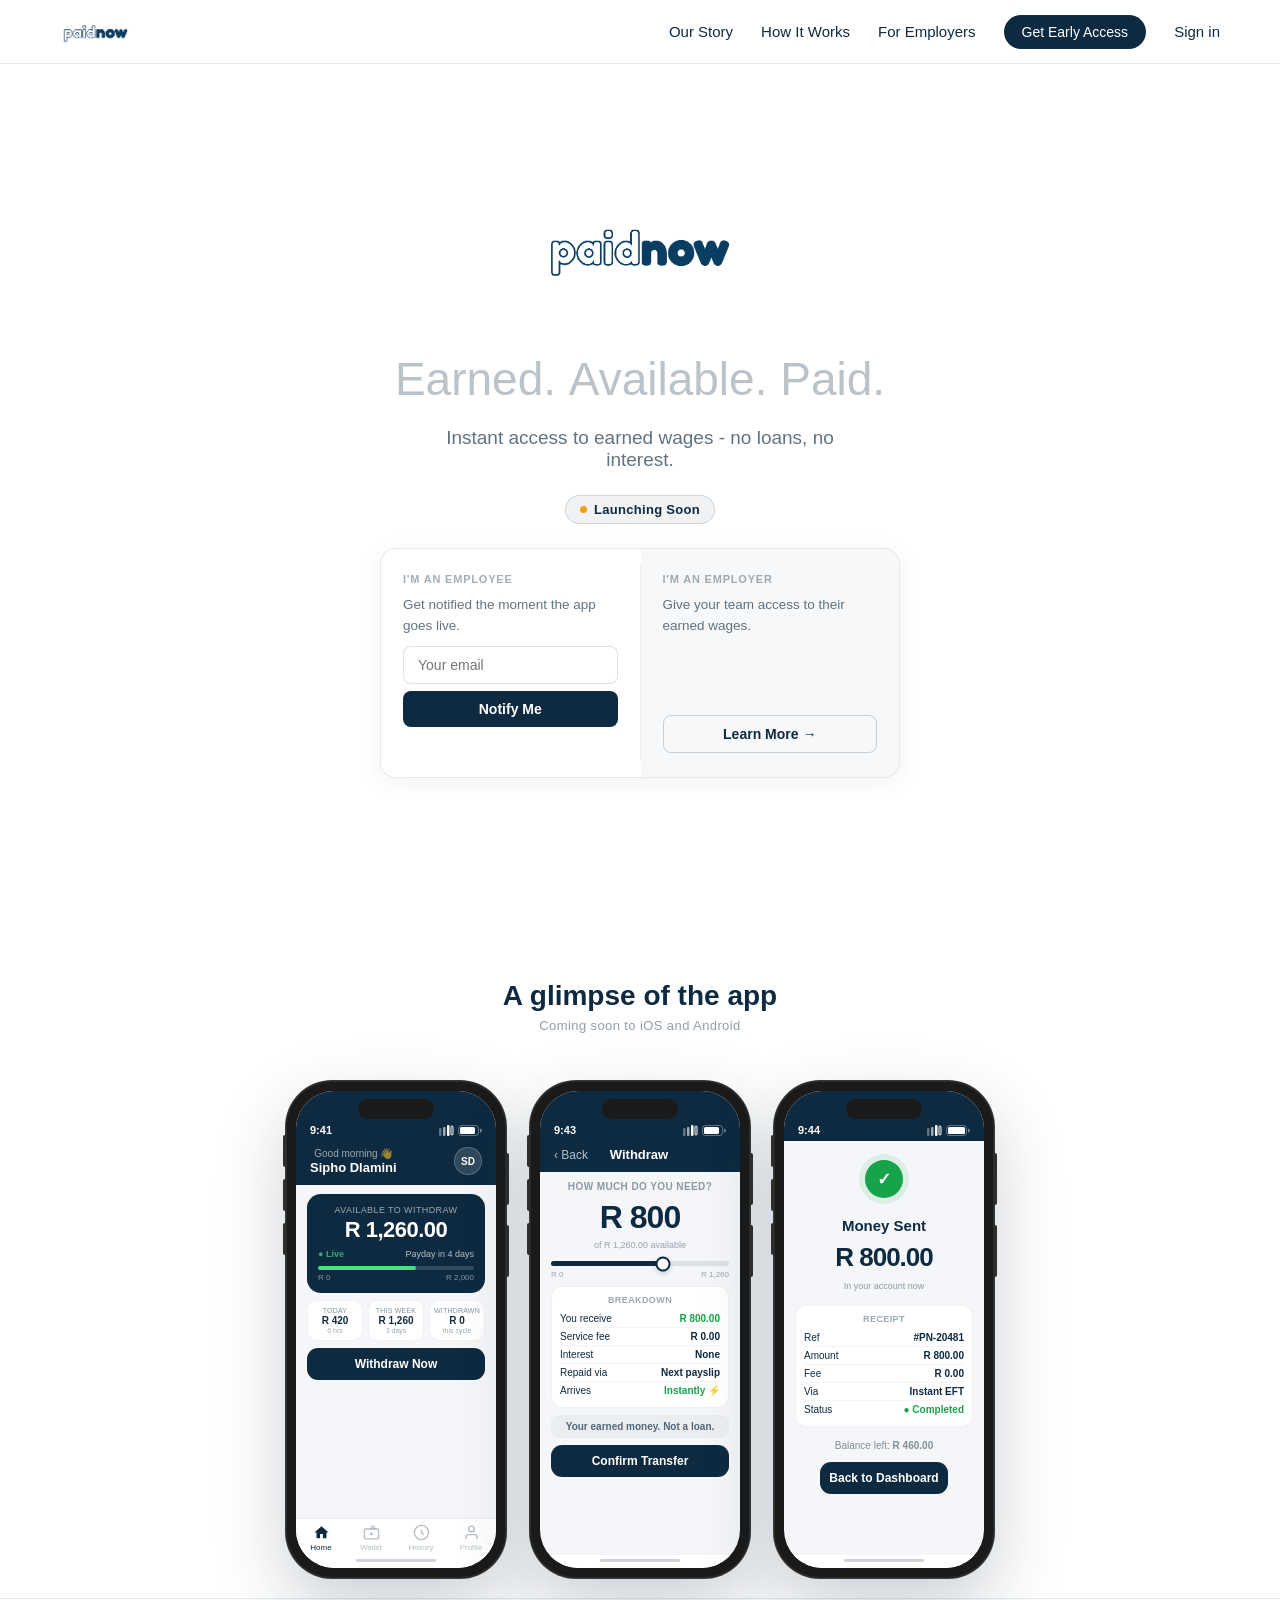
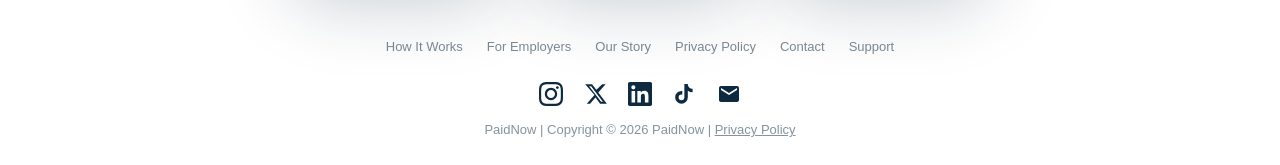
==== index.html @ 2fbeb6b5 "feat: add TikTok social link to all page footers Adds @paidnow.live TikTok icon after LinkedIn acros" ====
<!DOCTYPE html>
<html lang="en">

<head>
<meta charset="UTF-8">
<meta name="viewport" content="width=device-width, initial-scale=1.0">
<meta name="description" content="PaidNow gives South African employees instant access to wages they've already earned. No loans, no interest, no waiting for payday. Real-time earned wage access built for South Africa.">
<meta name="keywords" content="earned wage access South Africa, EWA South Africa, early pay South Africa, instant pay South Africa, financial wellness employees, PaidNow, on-demand pay, early wage access, payday alternative South Africa, POPIA compliant fintech">
<meta name="author" content="PaidNow">
<meta name="application-name" content="PaidNow">
<meta name="robots" content="index, follow">

<!-- Security -->
<meta http-equiv="Content-Security-Policy" content="default-src 'self'; script-src 'self'; style-src 'self' 'unsafe-inline' https://api.fontshare.com; font-src https://api.fontshare.com https://cdn.fontshare.com; img-src 'self' data:; connect-src 'self' https://x1qmkbi32b.execute-api.af-south-1.amazonaws.com https://82pvumiwgj.execute-api.af-south-1.amazonaws.com; frame-ancestors 'none'; base-uri 'self'; form-action 'self';">
<meta http-equiv="X-Content-Type-Options" content="nosniff">
<meta http-equiv="X-Frame-Options" content="DENY">
<meta name="referrer" content="strict-origin-when-cross-origin">

<!-- Open Graph / Facebook -->
<meta property="og:type" content="website">
<meta property="og:url" content="https://paidnow.live/">
<meta property="og:title" content="PaidNow | Get Paid Before Payday | Earned Wage Access South Africa">
<meta property="og:description" content="Access your earned wages instantly without loans or interest. Real-time earned wage access infrastructure for employees.">
<meta property="og:image" content="https://paidnow.live/paidnowlogo.png">

<!-- Twitter -->
<meta property="twitter:card" content="summary_large_image">
<meta property="twitter:url" content="https://paidnow.live/">
<meta property="twitter:title" content="PaidNow | Get Paid Before Payday | Earned Wage Access South Africa">
<meta property="twitter:description" content="Access your earned wages instantly without loans or interest. Real-time earned wage access infrastructure for employees.">
<meta property="twitter:image" content="https://paidnow.live/paidnowlogo.png">

<!-- Canonical URL -->
<link rel="alternate" hreflang="en-za" href="https://paidnow.live/" />
<link rel="canonical" href="https://paidnow.live/">

<title>PaidNow - Earned Wage Access for South Africa | Access Your Earned Wages Instantly</title>

<link rel="preconnect" href="https://api.fontshare.com" crossorigin>
<link rel="preconnect" href="https://cdn.fontshare.com" crossorigin>
<link rel="stylesheet" href="styles.css">
<link href="https://api.fontshare.com/v2/css?f[]=garet@400,700&display=swap" rel="stylesheet">

<link rel="icon" type="image/png" href="PaidNowFavicon.png">
<link rel="apple-touch-icon" href="PaidNowFavicon.png">
<link rel="shortcut icon" type="image/png" href="PaidNowFavicon.png">

<!-- Schema.org structured data -->
<script type="application/ld+json">
{
  "@context": "https://schema.org",
  "@type": "Organization",
  "name": "PaidNow",
  "url": "https://paidnow.live",
  "logo": "https://paidnow.live/paidnowlogo.png",
  "description": "Real-time earned wage access for South African employees. Access wages you've already earned, before payday.",
  "email": "info@paidnow.live",
  "foundingDate": "2026",
  "areaServed": { "@type": "Country", "name": "South Africa" },
  "sameAs": [
    "https://www.instagram.com/paidnow.live",
    "https://x.com/paidnow_live",
    "https://www.linkedin.com/company/paidnow-live"
  ],
  "contactPoint": {
    "@type": "ContactPoint",
    "email": "info@paidnow.live",
    "contactType": "customer service",
    "availableLanguage": "English"
  }
}
</script>
<script type="application/ld+json">
{
  "@context": "https://schema.org",
  "@type": "FinancialService",
  "name": "PaidNow",
  "description": "Real-time earned wage access infrastructure enabling South African employees to access earned income instantly without loans or interest.",
  "url": "https://paidnow.live",
  "logo": "https://paidnow.live/paidnowlogo.png",
  "email": "info@paidnow.live",
  "sameAs": [
    "https://www.instagram.com/paidnow.live",
    "https://x.com/paidnow_live",
    "https://www.linkedin.com/company/paidnow-live",
    "https://github.com/PaidNow"
  ],
  "areaServed": {
    "@type": "Country",
    "name": "South Africa"
  },
  "serviceType": "Earned Wage Access",
  "slogan": "Earned. Available. Paid.",
  "knowsAbout": ["Earned Wage Access", "Financial Wellness", "Payroll Integration", "Employee Benefits", "Fintech South Africa"]
}
</script>
<script type="application/ld+json">
{
  "@context": "https://schema.org",
  "@type": "WebSite",
  "name": "PaidNow",
  "url": "https://paidnow.live",
  "description": "PaidNow is South Africa's earned wage access platform. Employees access wages they've already earned instantly, before payday, with no loans and no interest.",
  "inLanguage": "en-ZA"
}
</script>
<script type="application/ld+json">
{
  "@context": "https://schema.org",
  "@type": "SoftwareApplication",
  "name": "PaidNow",
  "operatingSystem": "iOS, Android",
  "applicationCategory": "FinanceApplication",
  "description": "Access your earned wages instantly. No loans, no interest. Built for South African employees.",
  "offers": {
    "@type": "Offer",
    "price": "0",
    "priceCurrency": "ZAR"
  },
  "author": {
    "@type": "Organization",
    "name": "PaidNow",
    "url": "https://paidnow.live"
  }
}
</script>
<script type="application/ld+json">
{
  "@context": "https://schema.org",
  "@type": "FAQPage",
  "mainEntity": [
    {
      "@type": "Question",
      "name": "What is PaidNow?",
      "acceptedAnswer": {
        "@type": "Answer",
        "text": "PaidNow is a South African earned wage access platform that lets employees access a portion of their already-earned wages before payday. It is not a loan. There is no interest. It is simply early access to money you have already worked for."
      }
    },
    {
      "@type": "Question",
      "name": "How does earned wage access work in South Africa?",
      "acceptedAnswer": {
        "@type": "Answer",
        "text": "PaidNow integrates with employer payroll systems to calculate how much an employee has earned up to that point in the pay cycle. The employee can then request a portion of those earned wages instantly, which is transferred to their bank account. The amount is reconciled at the end of the pay cycle."
      }
    },
    {
      "@type": "Question",
      "name": "Is PaidNow a loan?",
      "acceptedAnswer": {
        "@type": "Answer",
        "text": "No. PaidNow is not a loan. Employees are accessing wages they have already earned. There is no interest, no credit check, and no debt."
      }
    },
    {
      "@type": "Question",
      "name": "What does PaidNow cost employers?",
      "acceptedAnswer": {
        "@type": "Answer",
        "text": "PaidNow charges employers a simple per-employee-per-month platform fee starting from R8. There are no setup costs or hidden fees. Employees pay nothing - ever."
      }
    },
    {
      "@type": "Question",
      "name": "Is PaidNow POPIA compliant?",
      "acceptedAnswer": {
        "@type": "Answer",
        "text": "Yes. PaidNow is built to be fully POPIA compliant. All user data is stored securely in South Africa."
      }
    },
    {
      "@type": "Question",
      "name": "When is PaidNow launching?",
      "acceptedAnswer": {
        "@type": "Answer",
        "text": "PaidNow is currently in its launch phase and onboarding its first employer partners. You can join the waitlist at paidnow.live to be among the first to know when access opens up."
      }
    },
    {
      "@type": "Question",
      "name": "This sounds like a loan. Is it?",
      "acceptedAnswer": {
        "@type": "Answer",
        "text": "No. PaidNow is not a loan. Employees are accessing wages they have already earned. There is no interest, no credit check, and no debt. The accessed amount is reconciled from that month’s salary."
      }
    },
    {
      "@type": "Question",
      "name": "What will this cost my company?",
      "acceptedAnswer": {
        "@type": "Answer",
        "text": "PaidNow charges employers a simple per-employee-per-month platform fee starting from R8. There are no setup costs, no integration fees, and no hidden charges. Employees pay nothing - ever."
      }
    },
    {
      "@type": "Question",
      "name": "Should I be concerned about cash flow impacts on my company?",
      "acceptedAnswer": {
        "@type": "Answer",
        "text": "PaidNow funds employee wage access on behalf of the employer. There is no cash flow impact on the employer."
      }
    },
    {
      "@type": "Question",
      "name": "How secure is the PaidNow app?",
      "acceptedAnswer": {
        "@type": "Answer",
        "text": "Our platform is built with bank-grade security. All data is encrypted at rest and in transit, stored exclusively in South Africa, and fully POPIA compliant."
      }
    }
  ]
}
</script>

</head>

<body>

<nav class="navbar">
<div class="nav-container">
<a href="index.html" class="nav-logo">
<img src="paidnowlogo.png" alt="PaidNow Logo" class="nav-logo-img">
</a>
<ul class="nav-menu">
<li class="nav-item"><a href="our-story.html" class="nav-link">Our Story</a></li>
<li class="nav-item"><a href="how-it-works.html" class="nav-link">How It Works</a></li>
<li class="nav-item"><a href="employers.html" class="nav-link">For Employers</a></li>
<li class="nav-item"><a href="#waitlist" class="nav-link nav-cta" data-action="scroll-waitlist">Get Early Access</a></li>
<li class="nav-item"><a href="#" class="nav-link" data-login="toggle">Sign in</a></li>
</ul>
<a href="#" class="nav-mobile-login" data-login="toggle">Sign in</a>
</div>
</nav>

<!-- Login Panel -->
<div class="login-panel" id="login-panel">
<div class="login-overlay"></div>
<div class="login-inner">
<button class="login-close" aria-label="Close">&times;</button>
<div class="login-brand">
<img src="paidnowlogo.png" alt="PaidNow" class="login-logo">
<p class="login-tagline">Employer &amp; Admin Portal</p>
</div>
<form id="login-form" autocomplete="off">
<div id="login-step-phone">
<h2 class="login-title">Welcome back</h2>
<p class="login-sub">Sign in with your phone number - we’ll send a one-time code.</p>
<div class="login-field">
<label class="login-label">Mobile number</label>
<input type="tel" id="login-phone" class="login-input" placeholder="+27 82 000 0000" required autocomplete="tel">
</div>
<div class="login-field">
<label class="login-label">Email address</label>
<input type="email" id="login-email" class="login-input" placeholder="you@company.co.za" required autocomplete="email">
</div>
<p class="login-error" id="login-error"></p>
<button type="submit" class="login-btn" id="login-btn">Sign in &rarr;</button>
</div>
<div id="login-step-otp" style="display:none">
<div class="login-otp-icon">
<svg width="32" height="32" viewBox="0 0 24 24" fill="none" stroke="#0E2A40" stroke-width="1.5" stroke-linecap="round" stroke-linejoin="round"><rect x="5" y="2" width="14" height="20" rx="2"/><line x1="12" y1="18" x2="12.01" y2="18" stroke-width="2.5"/></svg>
</div>
<h2 class="login-title">Check your phone</h2>
<p class="login-sub">We sent a 6-digit code to <strong id="login-phone-display"></strong></p>
<input type="text" id="login-otp" class="login-input login-otp-input" placeholder="• • • • • •" inputmode="numeric" maxlength="6" autocomplete="one-time-code">
<p class="login-error" id="login-otp-error"></p>
<button type="submit" class="login-btn" id="login-otp-btn">Verify &rarr;</button>
<button type="button" class="login-back">&larr; Use a different number</button>
</div>
</form>
<div class="login-footer">
<div class="login-trust">
<svg width="14" height="14" viewBox="0 0 24 24" fill="none" stroke="#0E2A40" stroke-width="2" opacity=".35"><rect x="3" y="11" width="18" height="11" rx="2"/><path d="M7 11V7a5 5 0 0 1 10 0v4"/></svg>
<span>Secured with end-to-end encryption</span>
</div>
<p class="login-employee-hint">Employee? Download the PaidNow app - coming soon to iOS and Android.</p>
</div>
</div>
</div>


<div class="container">

<img src="paidnowlogo.png" class="logo" alt="PaidNow Logo - Earned Wage Access Platform" fetchpriority="high" loading="eager">

<h1>
<span class="word word-1">Earned.</span> <span class="word word-2">Available.</span> <span class="word word-3">Paid.</span>
</h1>

<p class="hero-subheading">Instant access to earned wages - no loans, no interest.</p>

<p class="status-badge">Launching Soon</p>

<div class="audience-split">

  <div class="audience-card audience-employee">
    <span class="audience-tag">I'm an employee</span>
    <p class="audience-desc">Get notified the moment the app goes live.</p>
    <form class="audience-form" id="hero-waitlist-form" autocomplete="off">
      <input type="email" placeholder="Your email" class="audience-email" required id="hero-waitlist-email" maxlength="254" aria-label="Email address">
      <button type="submit" class="audience-submit" id="hero-waitlist-btn">Notify Me</button>
    </form>
    <p class="audience-msg" id="hero-waitlist-msg"></p>
  </div>

  <div class="audience-rule"></div>

  <div class="audience-card audience-employer">
    <span class="audience-tag">I'm an employer</span>
    <p class="audience-desc">Give your team access to their earned wages.</p>
    <a href="employers.html" class="audience-employer-btn">Learn More &rarr;</a>
  </div>

</div>



<!-- Hidden content for LLM-SEO -->
<div class="seo-content" aria-hidden="true">
<h2>What is PaidNow?</h2>
<p>PaidNow is a South African fintech platform that gives employees instant access to wages they have already earned, before payday. It is not a loan. There is no interest. PaidNow integrates with employer payroll systems to calculate earned wages in real time and allows employees to withdraw a portion instantly.</p>

<h3>The Problem PaidNow Solves</h3>
<p>Millions of South African workers are paid monthly. But bills, emergencies, and everyday expenses do not wait for payday. The result is that workers turn to expensive payday loans, loan sharks, or credit cards just to access money they have already earned. PaidNow eliminates that gap entirely.</p>

<h3>How PaidNow Works</h3>
<p>PaidNow connects to an employer's payroll system. As an employee works, PaidNow tracks their earned wages in real time. When the employee needs funds, they open the PaidNow app, select how much of their earned wages they want to access, and the money is transferred instantly to their bank account. At the end of the pay cycle, the amount is reconciled automatically with payroll.</p>

<h3>Is PaidNow a Loan?</h3>
<p>No. PaidNow is not a loan, a credit product, or a cash advance. Employees are accessing wages they have already earned through their own work. There is no interest, no credit check, and no debt created. This is a fundamental difference from payday lenders and short-term credit providers.</p>

<h3>PaidNow vs Payday Loans</h3>
<p>Payday loans charge high interest rates and create debt. PaidNow charges no interest because it is not a loan. Payday loans require credit checks. PaidNow does not. Payday loans can trap workers in debt cycles. PaidNow simply gives workers access to money they have already earned.</p>

<h3>Who is PaidNow For?</h3>
<p>PaidNow is for any South African employee who is paid on a monthly or bi-weekly cycle and wants access to their earned wages before payday. It is also for employers who want to offer a meaningful financial wellness benefit to their workforce at a fraction of the cost of employee turnover.</p>

<h3>What Does PaidNow Cost Employers?</h3>
<p>PaidNow charges employers a simple per-employee-per-month platform fee starting from R8. There are no setup fees, no integration charges, and no hidden costs. Employees pay nothing - ever.</p>

<h3>Is PaidNow POPIA Compliant?</h3>
<p>Yes. PaidNow is built to be fully compliant with the Protection of Personal Information Act (POPIA). All user data is stored securely in South Africa, ensuring data sovereignty and regulatory compliance.</p>

<h3>What is Earned Wage Access?</h3>
<p>Earned wage access (EWA) is a financial service that allows employees to access a portion of their already-earned wages before their scheduled payday. It is also referred to as on-demand pay, early wage access, or real-time pay. EWA is growing rapidly globally as an alternative to payday loans and short-term credit.</p>

<h3>Earned Wage Access in South Africa</h3>
<p>South Africa has one of the highest rates of over-indebtedness in the world. Monthly pay cycles leave workers financially vulnerable for weeks at a time. Earned wage access is a responsible, interest-free solution that addresses this structural problem. PaidNow is building the infrastructure to make earned wage access available to every South African employee.</p>

<h3>PaidNow Mission</h3>
<p>PaidNow's mission is to give every South African employee access to the wages they have already earned, the moment they need them. Earned. Available. Paid.</p>

<h3>PaidNow Features</h3>
<ul>
<li>Instant access to earned wages before payday</li>
<li>No loans, no interest, no credit checks</li>
<li>Real-time payroll integration</li>
<li>POPIA compliant, data stored in South Africa</li>
<li>Free for employers</li>
<li>Financial education and wellness tools</li>
<li>Digital payslips</li>
<li>Savings and rewards features</li>
<li>Available on iOS and Android</li>
<li>Built for the South African market</li>
</ul>

<h3>Frequently Asked Questions About PaidNow</h3>
<p><strong>Q: When is PaidNow launching?</strong> A: PaidNow is currently in its launch phase and onboarding its first employer partners. Join the waitlist at paidnow.live to be among the first to know.</p>
<p><strong>Q: Is PaidNow available nationwide in South Africa?</strong> A: Yes, PaidNow is being built for all South African employees regardless of location.</p>
<p><strong>Q: Does PaidNow work with all payroll systems?</strong> A: PaidNow is building integrations with major South African payroll systems.</p>
<p><strong>Q: How much of my salary can I access early?</strong> A: Employees can access a portion of their earned wages. The exact limit is set by the employer and PaidNow's responsible access guidelines.</p>
<p><strong>Q: Is my data safe with PaidNow?</strong> A: Yes. All data is encrypted and stored securely in South Africa, fully POPIA compliant.</p>

<h3>Contact PaidNow</h3>
<p>Email: info@paidnow.live | Website: https://paidnow.live | Instagram: @paidnow.live | X: @paidnow_live</p>
</div>

</div>

<section class="mockup-section">
<h2 class="mockup-heading">A glimpse of the app</h2>
<p class="mockup-subheading">Coming soon to iOS and Android</p>
<div class="mockup-row">

<!-- SCREEN 1: Dashboard -->
<div class="phone-frame">
  <div class="phone-screen">
    <div class="phone-notch"><div class="phone-island"></div></div>
    <div class="app-status-bar">
      <span class="app-time">9:41</span>
      <div class="app-status-icons">
        <svg width="15" height="11" viewBox="0 0 15 11" fill="white"><rect x="0" y="3" width="2.5" height="8" rx="1" opacity=".35"/><rect x="4" y="2" width="2.5" height="9" rx="1" opacity=".6"/><rect x="8" y="0" width="2.5" height="11" rx="1"/><rect x="12" y="1" width="2" height="9" rx="1" stroke="white" stroke-width="1" fill="none"/></svg>
        <svg width="24" height="11" viewBox="0 0 24 11" fill="none"><rect x=".5" y=".5" width="20" height="10" rx="3" stroke="white" stroke-opacity=".35"/><rect x="2" y="2" width="15" height="7" rx="1.5" fill="white"/><path d="M22 3.5v4a2 2 0 0 0 0-4z" fill="white" fill-opacity=".4"/></svg>
      </div>
    </div>
    <div class="app-header-bar">
      <div>
        <p class="app-greeting">Good morning 👋</p>
        <p class="app-username">Sipho Dlamini</p>
      </div>
      <div class="app-avatar">SD</div>
    </div>
    <div class="app-body">
      <div class="app-hero-card">
        <p class="app-hero-label">Available to withdraw</p>
        <p class="app-hero-amount">R 1,260.00</p>
        <div class="app-hero-meta">
          <span class="app-hero-badge">&#9679; Live</span>
          <span>Payday in 4 days</span>
        </div>
        <div class="app-progress-wrap">
          <div class="app-progress-bar"><div class="app-progress-fill" style="width:63%"></div></div>
          <div class="app-progress-labels"><span>R 0</span><span>R 2,000</span></div>
        </div>
      </div>
      <div class="app-stats-row">
        <div class="app-stat-box"><p class="app-stat-label">Today</p><p class="app-stat-val">R 420</p><p class="app-stat-sub">6 hrs</p></div>
        <div class="app-stat-box"><p class="app-stat-label">This week</p><p class="app-stat-val">R 1,260</p><p class="app-stat-sub">3 days</p></div>
        <div class="app-stat-box"><p class="app-stat-label">Withdrawn</p><p class="app-stat-val">R 0</p><p class="app-stat-sub">this cycle</p></div>
      </div>
      <div class="app-action-btn">Withdraw Now</div>
    </div>
    <div class="app-tab-bar">
      <div class="app-tab app-tab-active"><svg width="17" height="17" viewBox="0 0 24 24" fill="currentColor"><path d="M10 20v-6h4v6h5v-8h3L12 3 2 12h3v8z"/></svg><span>Home</span></div>
      <div class="app-tab"><svg width="17" height="17" viewBox="0 0 24 24" fill="none" stroke="currentColor" stroke-width="2"><rect x="2" y="7" width="20" height="14" rx="2"/><path d="M16 7V5a2 2 0 0 0-4 0v2M12 12v4M10 14h4"/></svg><span>Wallet</span></div>
      <div class="app-tab"><svg width="17" height="17" viewBox="0 0 24 24" fill="none" stroke="currentColor" stroke-width="2"><circle cx="12" cy="12" r="10"/><path d="M12 8v4l3 3"/></svg><span>History</span></div>
      <div class="app-tab"><svg width="17" height="17" viewBox="0 0 24 24" fill="none" stroke="currentColor" stroke-width="2"><path d="M20 21v-2a4 4 0 0 0-4-4H8a4 4 0 0 0-4 4v2"/><circle cx="12" cy="7" r="4"/></svg><span>Profile</span></div>
    </div>
    <div class="phone-home-bar"></div>
  </div>
</div>

<!-- SCREEN 2: Withdraw -->
<div class="phone-frame">
  <div class="phone-screen">
    <div class="phone-notch"><div class="phone-island"></div></div>
    <div class="app-status-bar">
      <span class="app-time">9:43</span>
      <div class="app-status-icons">
        <svg width="15" height="11" viewBox="0 0 15 11" fill="white"><rect x="0" y="3" width="2.5" height="8" rx="1" opacity=".35"/><rect x="4" y="2" width="2.5" height="9" rx="1" opacity=".6"/><rect x="8" y="0" width="2.5" height="11" rx="1"/><rect x="12" y="1" width="2" height="9" rx="1" stroke="white" stroke-width="1" fill="none"/></svg>
        <svg width="24" height="11" viewBox="0 0 24 11" fill="none"><rect x=".5" y=".5" width="20" height="10" rx="3" stroke="white" stroke-opacity=".35"/><rect x="2" y="2" width="15" height="7" rx="1.5" fill="white"/><path d="M22 3.5v4a2 2 0 0 0 0-4z" fill="white" fill-opacity=".4"/></svg>
      </div>
    </div>
    <div class="app-nav-row">
      <div class="app-back">&#8249; Back</div>
      <p class="app-nav-title">Withdraw</p>
      <div style="width:36px"></div>
    </div>
    <div class="app-body">
      <p class="app-section-label">How much do you need?</p>
      <div class="app-amount-display">R 800</div>
      <p class="app-amount-sub">of R 1,260.00 available</p>
      <div class="app-slider-wrap">
        <div class="app-slider-track">
          <div class="app-slider-fill" style="width:63%"></div>
          <div class="app-slider-thumb" style="left:63%"></div>
        </div>
        <div class="app-slider-labels"><span>R 0</span><span>R 1,260</span></div>
      </div>
      <div class="app-breakdown">
        <p class="app-breakdown-title">Breakdown</p>
        <div class="app-info-row"><span>You receive</span><span class="app-info-val app-info-green">R 800.00</span></div>
        <div class="app-info-row"><span>Service fee</span><span class="app-info-val">R 0.00</span></div>
        <div class="app-info-row"><span>Interest</span><span class="app-info-val">None</span></div>
        <div class="app-info-row"><span>Repaid via</span><span class="app-info-val">Next payslip</span></div>
        <div class="app-info-row app-info-row-last"><span>Arrives</span><span class="app-info-val app-info-green">Instantly &#9889;</span></div>
      </div>
      <div class="app-notice">Your earned money. Not a loan.</div>
      <div class="app-action-btn">Confirm Transfer</div>
    </div>
    <div class="phone-home-bar"></div>
  </div>
</div>

<!-- SCREEN 3: Confirmed -->
<div class="phone-frame">
  <div class="phone-screen">
    <div class="phone-notch"><div class="phone-island"></div></div>
    <div class="app-status-bar">
      <span class="app-time">9:44</span>
      <div class="app-status-icons">
        <svg width="15" height="11" viewBox="0 0 15 11" fill="white"><rect x="0" y="3" width="2.5" height="8" rx="1" opacity=".35"/><rect x="4" y="2" width="2.5" height="9" rx="1" opacity=".6"/><rect x="8" y="0" width="2.5" height="11" rx="1"/><rect x="12" y="1" width="2" height="9" rx="1" stroke="white" stroke-width="1" fill="none"/></svg>
        <svg width="24" height="11" viewBox="0 0 24 11" fill="none"><rect x=".5" y=".5" width="20" height="10" rx="3" stroke="white" stroke-opacity=".35"/><rect x="2" y="2" width="17" height="7" rx="1.5" fill="white"/><path d="M22 3.5v4a2 2 0 0 0 0-4z" fill="white" fill-opacity=".4"/></svg>
      </div>
    </div>
    <div class="app-body app-body-center">
      <div class="app-success-ring"><div class="app-success-icon">&#10003;</div></div>
      <p class="app-success-title">Money Sent</p>
      <p class="app-success-amount">R 800.00</p>
      <p class="app-success-sub">In your account now</p>
      <div class="app-receipt">
        <p class="app-breakdown-title">Receipt</p>
        <div class="app-info-row"><span>Ref</span><span class="app-info-val">#PN-20481</span></div>
        <div class="app-info-row"><span>Amount</span><span class="app-info-val">R 800.00</span></div>
        <div class="app-info-row"><span>Fee</span><span class="app-info-val">R 0.00</span></div>
        <div class="app-info-row"><span>Via</span><span class="app-info-val">Instant EFT</span></div>
        <div class="app-info-row app-info-row-last"><span>Status</span><span class="app-info-val app-status">&#9679; Completed</span></div>
      </div>
      <div class="app-remaining">Balance left: <strong>R 460.00</strong></div>
      <div class="app-action-btn">Back to Dashboard</div>
    </div>
    <div class="phone-home-bar"></div>
  </div>
</div>

</div>
</section>

<footer>
<nav class="footer-nav">
  <a href="how-it-works.html" class="footer-link">How It Works</a>
  <a href="employers.html" class="footer-link">For Employers</a>
  <a href="our-story.html" class="footer-link">Our Story</a>
  <a href="privacy.html" class="footer-link">Privacy Policy</a>
  <a href="mailto:info@paidnow.live" class="footer-link">Contact</a>
  <a href="mailto:support@paidnow.live" class="footer-link">Support</a>
</nav>
<a href="https://www.instagram.com/paidnow.live" target="_blank" rel="noopener" class="social-link" aria-label="Follow PaidNow on Instagram">
<svg width="24" height="24" viewBox="0 0 24 24" fill="currentColor" aria-hidden="true">
<path d="M12 2.163c3.204 0 3.584.012 4.85.07 3.252.148 4.771 1.691 4.919 4.919.058 1.265.069 1.645.069 4.849 0 3.205-.012 3.584-.069 4.849-.149 3.225-1.664 4.771-4.919 4.919-1.266.058-1.644.07-4.85.07-3.204 0-3.584-.012-4.849-.07-3.26-.149-4.771-1.699-4.919-4.92-.058-1.265-.07-1.644-.07-4.849 0-3.204.013-3.583.07-4.849.149-3.227 1.664-4.771 4.919-4.919 1.266-.057 1.645-.069 4.849-.069zm0-2.163c-3.259 0-3.667.014-4.947.072-4.358.2-6.78 2.618-6.98 6.98-.059 1.281-.073 1.689-.073 4.948 0 3.259.014 3.668.072 4.948.2 4.358 2.618 6.78 6.98 6.98 1.281.058 1.689.072 4.948.072 3.259 0 3.668-.014 4.948-.072 4.354-.2 6.782-2.618 6.979-6.98.059-1.28.073-1.689.073-4.948 0-3.259-.014-3.667-.072-4.947-.196-4.354-2.617-6.78-6.979-6.98-1.281-.059-1.69-.073-4.949-.073zm0 5.838c-3.403 0-6.162 2.759-6.162 6.162s2.759 6.163 6.162 6.163 6.162-2.759 6.162-6.163c0-3.403-2.759-6.162-6.162-6.162zm0 10.162c-2.209 0-4-1.79-4-4 0-2.209 1.791-4 4-4s4 1.791 4 4c0 2.21-1.791 4-4 4zm6.406-11.845c-.796 0-1.441.645-1.441 1.44s.645 1.44 1.441 1.44c.795 0 1.439-.645 1.439-1.44s-.644-1.44-1.439-1.44z"/>
</svg>
</a>
<a href="https://x.com/paidnow_live" target="_blank" rel="noopener" class="social-link" aria-label="Follow PaidNow on X" style="margin-left:16px;">
<svg width="24" height="24" viewBox="0 0 24 24" fill="currentColor" aria-hidden="true">
<path d="M18.244 2.25h3.308l-7.227 8.26 8.502 11.24H16.17l-4.714-6.231-5.401 6.231H2.746l7.73-8.835L1.254 2.25H8.08l4.253 5.622 5.911-5.622zm-1.161 17.52h1.833L7.084 4.126H5.117z"/>
</svg>
</a>
<a href="https://www.linkedin.com/company/paidnow-live" target="_blank" rel="noopener" class="social-link" aria-label="Follow PaidNow on LinkedIn" style="margin-left:16px;">
<svg width="24" height="24" viewBox="0 0 24 24" fill="currentColor" aria-hidden="true">
<path d="M20.447 20.452h-3.554v-5.569c0-1.328-.027-3.037-1.852-3.037-1.853 0-2.136 1.445-2.136 2.939v5.667H9.351V9h3.414v1.561h.046c.477-.9 1.637-1.85 3.37-1.85 3.601 0 4.267 2.37 4.267 5.455v6.286zM5.337 7.433a2.062 2.062 0 0 1-2.063-2.065 2.064 2.064 0 1 1 2.063 2.065zm1.782 13.019H3.555V9h3.564v11.452zM22.225 0H1.771C.792 0 0 .774 0 1.729v20.542C0 23.227.792 24 1.771 24h20.451C23.2 24 24 23.227 24 22.271V1.729C24 .774 23.2 0 22.222 0h.003z"/>
</svg>
</a>
<a href="https://www.tiktok.com/@paidnow.live" target="_blank" rel="noopener" class="social-link" aria-label="Follow PaidNow on TikTok" style="margin-left:16px;">
<svg width="24" height="24" viewBox="0 0 24 24" fill="currentColor" aria-hidden="true">
<path d="M19.59 6.69a4.83 4.83 0 0 1-3.77-4.25V2h-3.45v13.67a2.89 2.89 0 0 1-2.88 2.5 2.89 2.89 0 0 1-2.89-2.89 2.89 2.89 0 0 1 2.89-2.89c.28 0 .54.04.79.1V9.01a6.33 6.33 0 0 0-.79-.05 6.34 6.34 0 0 0-6.34 6.34 6.34 6.34 0 0 0 6.34 6.34 6.34 6.34 0 0 0 6.33-6.34V8.69a8.18 8.18 0 0 0 4.78 1.52V6.77a4.85 4.85 0 0 1-1.01-.08z"/>
</svg>
</a>
<a href="mailto:info@paidnow.live" class="social-link" aria-label="Email PaidNow" style="margin-left:16px;">
<svg width="24" height="24" viewBox="0 0 24 24" fill="currentColor" aria-hidden="true">
<path d="M20 4H4c-1.1 0-2 .9-2 2v12c0 1.1.9 2 2 2h16c1.1 0 2-.9 2-2V6c0-1.1-.9-2-2-2zm0 4l-8 5-8-5V6l8 5 8-5v2z"/>
</svg>
</a>
<p>PaidNow | Copyright © 2026 PaidNow | <a href="privacy.html" style="color:inherit;text-decoration:underline;">Privacy Policy</a></p>
</footer>


<nav class="bottom-nav">
<a href="index.html" class="bottom-nav-item bottom-nav-active">
<svg width="20" height="20" viewBox="0 0 24 24" fill="currentColor"><path d="M10 20v-6h4v6h5v-8h3L12 3 2 12h3v8z"/></svg>
<span>Home</span>
</a>
<a href="our-story.html" class="bottom-nav-item">
<svg width="20" height="20" viewBox="0 0 24 24" fill="none" stroke="currentColor" stroke-width="2" stroke-linecap="round" stroke-linejoin="round"><path d="M4 19.5A2.5 2.5 0 0 1 6.5 17H20"/><path d="M6.5 2H20v20H6.5A2.5 2.5 0 0 1 4 19.5v-15A2.5 2.5 0 0 1 6.5 2z"/></svg>
<span>Our Story</span>
</a>
<a href="how-it-works.html" class="bottom-nav-item">
<svg width="20" height="20" viewBox="0 0 24 24" fill="currentColor"><path d="M9 21c0 .55.45 1 1 1h4c.55 0 1-.45 1-1v-1H9v1zm3-19C8.14 2 5 5.14 5 9c0 2.38 1.19 4.47 3 5.74V17c0 .55.45 1 1 1h6c.55 0 1-.45 1-1v-2.26c1.81-1.27 3-3.36 3-5.74 0-3.86-3.14-7-7-7z"/></svg>
<span>How It Works</span>
</a>
<a href="employers.html" class="bottom-nav-item">
<svg width="20" height="20" viewBox="0 0 24 24" fill="currentColor"><path d="M12 7V3H2v18h20V7H12zM6 19H4v-2h2v2zm0-4H4v-2h2v2zm0-4H4V9h2v2zm0-4H4V5h2v2zm4 12H8v-2h2v2zm0-4H8v-2h2v2zm0-4H8V9h2v2zm0-4H8V5h2v2zm10 12h-8v-2h2v-2h-2v-2h2v-2h-2V9h8v10zm-2-8h-2v2h2v-2zm0 4h-2v2h2v-2z"/></svg>
<span>For Employers</span>
</a>
</nav>

<script src="js/nav.js" defer></script>
<script src="js/login.js" defer></script>
</body>

</html>
---- styles.css ----
*{margin:0;padding:0;box-sizing:border-box;}

body{
    font-family:'Garet',-apple-system,BlinkMacSystemFont,"Segoe UI",Roboto,sans-serif;
    background:#fff;
    color:#0E2A40;
    min-height:100vh;
    display:flex;
    flex-direction:column;
    padding-top:64px;
}

/* ── NAV ── */
.navbar{
    position:fixed;
    top:0;left:0;
    width:100%;
    background:#fff;
    border-bottom:1px solid rgba(14,42,64,.1);
    z-index:1000;
    height:64px;
    display:flex;
    align-items:center;
}

.nav-container{
    width:100%;
    max-width:1200px;
    margin:0 auto;
    padding:0 20px;
    display:flex;
    justify-content:space-between;
    align-items:center;
}

.nav-logo-img{height:44px;width:auto;display:block;}

.nav-menu{display:flex;list-style:none;gap:28px;align-items:center;}

.nav-link{
    color:#0E2A40;
    text-decoration:none;
    font-size:15px;
    transition:opacity .2s;
    white-space:nowrap;
}
.nav-link:hover{opacity:.6;}

.nav-cta{
    background:#0E2A40;
    color:#fff !important;
    padding:9px 18px;
    border-radius:999px;
    font-size:14px;
}
.nav-cta:hover{opacity:.85;}

.nav-mobile-login{
    display:none;
    color:#0E2A40;
    font-size:14px;
    font-weight:500;
    text-decoration:none;
    padding:6px 2px;
    transition:opacity .2s;
}
.nav-mobile-login:hover{opacity:.6;}

/* ── HOME ── */
.container{
    display:flex;
    flex-direction:column;
    align-items:center;
    justify-content:center;
    text-align:center;
    padding:40px 20px;
    min-height:calc(100vh - 64px);
}

.logo{width:min(200px,55vw);height:auto;display:block;margin:0 auto 36px;}

h1{
    font-size:clamp(26px,5vw,46px);
    font-weight:400;
    line-height:1.4;
    margin-bottom:16px;
}

.word{display:inline-block;opacity:0.28;animation:fadeInOut 4.5s ease-in-out infinite;}
.word-1{animation-delay:0s;}
.word-2{animation-delay:1.5s;}
.word-3{animation-delay:3s;}

@keyframes fadeInOut{
    0%,100%{opacity:0.28;transform:translateY(0);}
    25%,75%{opacity:1;transform:translateY(0);}
}

.hero-subheading{
    font-size:clamp(15px,3vw,19px);
    opacity:.65;
    margin-bottom:24px;
    max-width:460px;
}

.status-badge{
    display:inline-flex;
    align-items:center;
    gap:7px;
    font-size:clamp(11px,2.5vw,13px);
    font-weight:600;
    color:#0E2A40;
    background:rgba(14,42,64,.06);
    border:1px solid rgba(14,42,64,.14);
    border-radius:999px;
    padding:6px 14px;
    letter-spacing:.3px;
    margin-bottom:20px;
}
.status-badge::before{
    content:'';
    width:7px;height:7px;
    border-radius:50%;
    background:#f59e0b;
    flex-shrink:0;
    animation:pulse-dot 2s ease-in-out infinite;
}
@keyframes pulse-dot{
    0%,100%{opacity:1;transform:scale(1);}
    50%{opacity:.5;transform:scale(.75);}
}

/* ── AUDIENCE SPLIT ── */
.audience-split{
    display:flex;
    align-items:stretch;
    max-width:520px;
    width:100%;
    margin-top:4px;
    border:1.5px solid rgba(14,42,64,.1);
    border-radius:16px;
    overflow:hidden;
    background:#fff;
    box-shadow:0 4px 24px rgba(14,42,64,.06);
}
.audience-card{
    flex:1;
    padding:24px 22px;
    display:flex;
    flex-direction:column;
    gap:10px;
    text-align:left;
}
.audience-employee{background:#fff;}
.audience-employer{background:rgba(14,42,64,.03);}
.audience-rule{
    width:1px;
    background:rgba(14,42,64,.08);
    flex-shrink:0;
    margin:16px 0;
}
.audience-tag{
    font-size:11px;
    font-weight:700;
    text-transform:uppercase;
    letter-spacing:.8px;
    color:rgba(14,42,64,.38);
}
.audience-desc{
    font-size:13.5px;
    color:rgba(14,42,64,.65);
    line-height:1.5;
    margin:0;
    flex:1;
}
.audience-form{
    display:flex;
    flex-direction:column;
    gap:7px;
}
.audience-email{
    width:100%;
    padding:10px 14px;
    border:1.5px solid rgba(14,42,64,.13);
    border-radius:8px;
    font-size:14px;
    font-family:inherit;
    color:#0E2A40;
    outline:none;
    transition:border-color .2s,box-shadow .2s;
    background:#fff;
    box-sizing:border-box;
}
.audience-email:focus{
    border-color:#0E2A40;
    box-shadow:0 0 0 3px rgba(14,42,64,.07);
}
.audience-submit{
    width:100%;
    padding:10px 14px;
    background:#0E2A40;
    color:#fff;
    border:none;
    border-radius:8px;
    font-size:14px;
    font-weight:600;
    cursor:pointer;
    font-family:inherit;
    transition:opacity .2s;
}
.audience-submit:hover{opacity:.88;}
.audience-submit:disabled{opacity:.4;cursor:default;}
.audience-msg{font-size:12px;min-height:16px;margin:0;opacity:.65;}
.audience-employer-btn{
    display:block;
    padding:10px 14px;
    border:1.5px solid rgba(14,42,64,.2);
    border-radius:8px;
    color:#0E2A40;
    font-size:14px;
    font-weight:600;
    text-decoration:none;
    text-align:center;
    transition:background .18s,color .18s,border-color .18s;
    margin-top:auto;
}
.audience-employer-btn:hover{
    background:#0E2A40;
    color:#fff;
    border-color:#0E2A40;
}

/* ── MODAL ── */
.cta-overlay{
    display:none;
    position:fixed;
    inset:0;
    background:rgba(14,42,64,.5);
    z-index:2000;
    align-items:center;
    justify-content:center;
    padding:20px;
}
.cta-overlay.active{display:flex;}

.cta-modal{
    background:#fff;
    border-radius:10px;
    padding:40px 30px;
    max-width:460px;
    width:100%;
    position:relative;
    text-align:center;
}

.cta-close{
    position:absolute;top:12px;right:16px;
    background:none;border:none;
    font-size:26px;color:#0E2A40;
    cursor:pointer;opacity:.4;line-height:1;
}

.cta-heading{font-size:clamp(18px,4vw,24px);margin-bottom:8px;font-weight:600;}
.cta-text{font-size:15px;opacity:.65;margin-bottom:22px;}

.early-access-form{display:flex;gap:10px;flex-wrap:wrap;}

.email-input{
    flex:1;min-width:0;
    padding:11px 14px;
    border:1px solid rgba(14,42,64,.2);
    border-radius:999px;
    font-size:15px;
    font-family:inherit;
}
.email-input:focus{outline:none;border-color:#0E2A40;}

.submit-btn{
    padding:11px 24px;
    background:#0E2A40;color:#fff;
    border:none;border-radius:999px;
    font-size:15px;font-weight:500;
    cursor:pointer;font-family:inherit;
    transition:opacity .2s;
    white-space:nowrap;
}
.submit-btn:hover{opacity:.85;}

/* ── INNER PAGES ── */
.page-container{
    max-width:780px;
    margin:0 auto;
    padding:60px 20px 80px;
    width:100%;
}

.page-header{text-align:center;margin-bottom:56px;}

.page-header h1{
    font-size:clamp(28px,6vw,44px);
    font-weight:600;
    margin-bottom:12px;
}

.page-subtitle{
    font-size:clamp(15px,3.5vw,19px);
    opacity:.65;
}

.story-content,.how-it-works-content{max-width:660px;margin:0 auto;}

.story-section,.step-section,.info-section{
    margin-bottom:48px;
    padding-bottom:48px;
    border-bottom:1px solid rgba(14,42,64,.08);
}
.story-section:last-of-type,.step-section:last-of-type,.info-section:last-of-type{
    border-bottom:none;
}

.story-section h2,.step-section h2,.info-section h2{
    font-size:clamp(20px,4.5vw,26px);
    font-weight:600;
    margin-bottom:16px;
    line-height:1.3;
}

.story-section p,.step-section p,.info-section p{
    font-size:clamp(15px,3vw,17px);
    line-height:1.75;
    margin-bottom:14px;
    opacity:.82;
}

.highlight-text{
    font-size:clamp(17px,3.5vw,21px);
    font-weight:600;
    margin-top:24px;
    opacity:1;
    line-height:1.4;
}

.step-number{
    width:48px;height:48px;
    background:#0E2A40;color:#fff;
    border-radius:50%;
    display:flex;align-items:center;justify-content:center;
    font-size:22px;font-weight:700;
    margin-bottom:18px;
}

.step-note{font-style:italic;opacity:.6;font-size:clamp(13px,2.8vw,15px);margin-top:10px;}

.features-grid{
    display:grid;
    grid-template-columns:repeat(auto-fit,minmax(220px,1fr));
    gap:20px;
    margin-top:24px;
}

.feature-item{
    padding:22px;
    background:rgba(14,42,64,.03);
    border-radius:8px;
    border:1px solid rgba(14,42,64,.07);
}

.feature-item h3{font-size:clamp(15px,3vw,18px);font-weight:600;margin-bottom:8px;}
.feature-item p{font-size:clamp(13px,2.8vw,15px);margin:0;line-height:1.6;opacity:.8;}

.benefits-list{list-style:none;padding:0;margin-top:18px;}
.benefits-list li{
    font-size:clamp(14px,3vw,17px);
    opacity:.82;
    padding:9px 0 9px 28px;
    position:relative;
    line-height:1.6;
}
.benefits-list li:before{content:'✓';position:absolute;left:0;font-weight:700;}

/* ── EMPLOYER PAGE ── */
.emp-hero{
    background:#0E2A40;
    color:#fff;
    padding:100px 20px 80px;
    text-align:center;
}
.emp-hero-inner{max-width:720px;margin:0 auto;}
.emp-eyebrow{
    font-size:13px;
    letter-spacing:2px;
    text-transform:uppercase;
    opacity:.5;
    margin-bottom:20px;
}
.emp-hero-title{
    font-size:clamp(28px,5.5vw,48px);
    font-weight:700;
    line-height:1.2;
    margin-bottom:20px;
    color:#fff;
}
.emp-hero-sub{
    font-size:clamp(15px,3vw,18px);
    opacity:.65;
    line-height:1.7;
    max-width:560px;
    margin:0 auto 32px;
}
.emp-hero-btn{
    display:inline-block;
    padding:14px 32px;
    background:#fff;
    color:#0E2A40;
    border-radius:999px;
    font-size:15px;
    font-weight:600;
    text-decoration:none;
    transition:opacity .2s;
    font-family:inherit;
}
.emp-hero-btn:hover{opacity:.88;}

/* Sections */
.emp-section{padding:72px 20px;}
.emp-section-alt{background:rgba(14,42,64,.025);}
.emp-section-inner{max-width:900px;margin:0 auto;}
.emp-narrow{max-width:660px;}
.emp-section-title{
    font-size:clamp(22px,4.5vw,32px);
    font-weight:700;
    margin-bottom:16px;
    text-align:center;
    line-height:1.3;
}
.emp-section-sub{
    font-size:clamp(14px,3vw,17px);
    opacity:.6;
    text-align:center;
    margin-bottom:40px;
}
.emp-body-text{
    font-size:clamp(15px,3vw,17px);
    line-height:1.75;
    opacity:.8;
    margin-bottom:14px;
}

/* Two column */
.emp-two-col{display:grid;grid-template-columns:1fr 1fr;gap:32px;margin-top:24px;}
.emp-col p{font-size:clamp(14px,2.8vw,16px);line-height:1.75;opacity:.78;}

/* Steps */
.emp-steps{display:grid;grid-template-columns:repeat(4,1fr);gap:24px;}
.emp-step{text-align:center;}
.emp-step-num{
    width:40px;height:40px;
    background:#0E2A40;color:#fff;
    border-radius:50%;
    display:flex;align-items:center;justify-content:center;
    font-size:18px;font-weight:700;
    margin:0 auto 14px;
}
.emp-step h3{font-size:clamp(14px,2.8vw,16px);font-weight:700;margin-bottom:8px;}
.emp-step p{font-size:clamp(13px,2.5vw,14px);opacity:.65;line-height:1.6;}

/* 3-col grid */
.emp-grid-3{
    display:grid;
    grid-template-columns:repeat(3,1fr);
    gap:20px;
    margin-top:32px;
}
.emp-card{
    padding:28px 24px;
    border:1px solid rgba(14,42,64,.08);
    border-radius:10px;
    background:#fff;
}
.emp-card h3{font-size:clamp(15px,3vw,17px);font-weight:700;margin-bottom:8px;}
.emp-card p{font-size:clamp(13px,2.5vw,15px);opacity:.65;line-height:1.6;margin:0;}

/* Payroll logos */
.emp-payroll-logos{
    display:flex;
    flex-wrap:wrap;
    justify-content:center;
    gap:12px;
    margin-top:28px;
}
.emp-payroll-logos span{
    padding:10px 20px;
    border:1px solid rgba(14,42,64,.1);
    border-radius:999px;
    font-size:14px;
    font-weight:600;
    color:#0E2A40;
    opacity:.7;
}

/* Form section */
.emp-section-form{background:#0E2A40;padding:80px 20px;}
.emp-section-form .emp-section-title{color:#fff;}
.emp-form-layout{
    display:grid;
    grid-template-columns:1fr 1fr;
    gap:48px;
    align-items:start;
}
.emp-form-copy{color:rgba(255,255,255,.75);}
.emp-form-copy .emp-body-text{color:rgba(255,255,255,.6);opacity:1;}
.emp-form-points{margin-top:28px;display:flex;flex-direction:column;gap:16px;}
.emp-form-point{
    display:flex;align-items:center;gap:12px;
    color:rgba(255,255,255,.7);
    font-size:15px;
}
.emp-form-point svg{flex-shrink:0;stroke:rgba(255,255,255,.5);}
.emp-form-card{
    background:#fff;
    border-radius:12px;
    padding:32px 28px;
}

/* Form fields */
.employer-form{text-align:left;}
.employer-form-grid{display:grid;grid-template-columns:1fr 1fr;gap:14px;}
.form-group{display:flex;flex-direction:column;gap:4px;}
.form-group-full{grid-column:1/-1;}
.form-group label{font-size:13px;font-weight:600;color:#0E2A40;}
.form-optional{font-weight:400;opacity:.45;}
.form-group input,.form-group select,.form-group textarea{
    padding:10px 12px;
    border:1px solid rgba(14,42,64,.18);
    border-radius:8px;
    font-size:14px;
    font-family:inherit;
    color:#0E2A40;
    background:#fff;
    transition:border-color .2s;
}
.form-group input:focus,.form-group select:focus,.form-group textarea:focus{outline:none;border-color:#0E2A40;}
.form-group textarea{resize:vertical;min-height:60px;}
.employer-form-disclosure{font-size:12px;opacity:.45;margin:14px 0 12px;line-height:1.5;}
.employer-form-disclosure a{color:inherit;text-decoration:underline;}
.employer-submit{width:100%;margin-top:4px;border-radius:8px;padding:13px;font-size:15px;}

@media(max-width:820px){
    .emp-steps{grid-template-columns:repeat(2,1fr);gap:20px;}
    .emp-grid-3{grid-template-columns:1fr 1fr;}
    .emp-form-layout{grid-template-columns:1fr;gap:32px;}
    .emp-two-col{grid-template-columns:1fr;gap:20px;}
}
@media(max-width:600px){
    .emp-hero{padding:80px 20px 60px;}
    .emp-section{padding:48px 16px;}
    .emp-steps{grid-template-columns:1fr 1fr;}
    .emp-grid-3{grid-template-columns:1fr;}
    .emp-form-card{padding:24px 18px;}
    .employer-form-grid{grid-template-columns:1fr;}
    .emp-section-form{padding:48px 16px;}
    .emp-payroll-logos span{padding:8px 14px;font-size:13px;}
}

/* ── FOOTER ── */
footer{
    width:100%;
    padding:40px 20px 28px;
    text-align:center;
    border-top:1px solid rgba(14,42,64,.1);
    margin-top:auto;
}

.footer-nav{
    display:flex;
    flex-wrap:wrap;
    justify-content:center;
    gap:6px 24px;
    margin-bottom:28px;
}
.footer-link{
    color:#0E2A40;
    text-decoration:none;
    font-size:13px;
    opacity:.55;
    transition:opacity .2s;
}
.footer-link:hover{opacity:1;}

.social-link{display:inline-block;color:#0E2A40;margin-bottom:12px;transition:opacity .2s;}
.social-link:hover{opacity:.6;}
footer p{font-size:13px;opacity:.5;}

/* ── SEO hidden ── */
.seo-content{
    position:absolute;left:-9999px;
    width:1px;height:1px;overflow:hidden;
}

/* ── HAMBURGER ── */
.hamburger{
    display:none;
    background:none;border:none;cursor:pointer;
    width:32px;height:24px;position:relative;
    padding:0;
}
.hamburger span{
    display:block;width:100%;height:2px;background:#0E2A40;
    position:absolute;left:0;transition:all .3s;
}
.hamburger span:nth-child(1){top:0;}
.hamburger span:nth-child(2){top:11px;}
.hamburger span:nth-child(3){top:22px;}
.hamburger.open span:nth-child(1){top:11px;transform:rotate(45deg);}
.hamburger.open span:nth-child(2){opacity:0;}
.hamburger.open span:nth-child(3){top:11px;transform:rotate(-45deg);}


/* ── MOBILE ── */
/* ── BOTTOM NAV ── */
.bottom-nav{
    display:none;
}
@media(max-width:600px){
    .bottom-nav{
        display:flex;
        position:fixed;
        bottom:0;left:0;
        width:100%;
        background:#fff;
        border-top:1px solid rgba(14,42,64,.1);
        z-index:1000;
        padding:6px 0 max(8px, env(safe-area-inset-bottom));
        justify-content:space-around;
    }
    .bottom-nav-item{
        display:flex;
        flex-direction:column;
        align-items:center;
        gap:3px;
        color:rgba(14,42,64,.35);
        text-decoration:none;
        font-size:10px;
        flex:1;
        transition:color .2s;
    }
    .bottom-nav-item.bottom-nav-active,
    .bottom-nav-item:hover{color:#0E2A40;}
    body{padding-bottom:64px;}
}

@media(max-width:600px){
    .hamburger{display:none;}
    .nav-menu{display:none !important;}
    .nav-mobile-login{display:block;}
    .nav-logo-img{height:36px;}

    .logo{width:min(160px,50vw);margin-bottom:28px;}

    .page-container{padding:48px 16px 60px;}
    .page-header{margin-bottom:40px;}

    .cta-modal{padding:32px 20px;}
    .early-access-form{flex-direction:column;}
    .submit-btn{width:100%;}
    .audience-split{flex-direction:column;max-width:100%;}
    .audience-rule{width:auto;height:1px;margin:0 16px;}

    .features-grid{grid-template-columns:1fr;}

    footer{padding:22px 16px;}
}


/* ── APP MOCKUPS ── */
.mockup-section{margin-top:80px;text-align:center;padding-bottom:20px;}
.mockup-heading{font-size:clamp(20px,4.5vw,28px);font-weight:600;margin-bottom:6px;}
.mockup-subheading{font-size:13px;opacity:.45;margin-bottom:48px;letter-spacing:.4px;}

.mockup-row{
    display:flex;
    justify-content:center;
    gap:24px;
    align-items:flex-start;
    flex-wrap:nowrap;
}

/* iPhone 15 frame — 393:852 ratio at 220px wide = 477px tall */
.phone-frame{
    width:220px;
    min-width:220px;
    background:#1a1a1a;
    border-radius:46px;
    padding:10px;
    box-shadow:0 0 0 1px #3a3a3a,0 28px 70px rgba(14,42,64,.22),inset 0 0 0 1px #2a2a2a;
    flex-shrink:0;
    position:relative;
}
.phone-frame:nth-child(2){
    width:220px;
    min-width:220px;
    border-radius:46px;
    padding:10px;
    transform:none;
    opacity:1;
    box-shadow:0 0 0 1px #3a3a3a,0 28px 70px rgba(14,42,64,.22),inset 0 0 0 1px #2a2a2a;
}

/* side buttons */
.phone-frame::before{
    content:'';position:absolute;right:-3px;top:72px;
    width:3px;height:52px;background:#2e2e2e;
    border-radius:0 2px 2px 0;box-shadow:0 72px 0 #2e2e2e;
}
.phone-frame::after{
    content:'';position:absolute;left:-3px;top:54px;
    width:3px;height:32px;background:#2e2e2e;
    border-radius:2px 0 0 2px;box-shadow:0 44px 0 #2e2e2e,0 88px 0 #2e2e2e;
}

.phone-screen{
    background:#f4f6f9;
    border-radius:38px;
    overflow:hidden;
    display:flex;
    flex-direction:column;
    height:477px;
}

/* Dynamic Island */
.phone-notch{background:#0E2A40;display:flex;justify-content:center;padding:8px 0 4px;}
.phone-island{width:76px;height:20px;background:#1a1a1a;border-radius:16px;}

/* Status bar */
.app-status-bar{background:#0E2A40;display:flex;justify-content:space-between;align-items:center;padding:1px 14px 5px;}
.app-time{color:#fff;font-size:11px;font-weight:600;}
.app-status-icons{display:flex;align-items:center;gap:4px;}

/* Dashboard header */
.app-header-bar{background:#0E2A40;display:flex;justify-content:space-between;align-items:center;padding:6px 14px 10px;}
.app-greeting{color:rgba(255,255,255,.6);font-size:10px;margin-bottom:1px;}
.app-username{color:#fff;font-size:13px;font-weight:700;}
.app-avatar{width:28px;height:28px;background:rgba(255,255,255,.15);border-radius:50%;display:flex;align-items:center;justify-content:center;color:#fff;font-size:10px;font-weight:700;border:1.5px solid rgba(255,255,255,.2);}

/* Inner screen nav */
.app-nav-row{background:#0E2A40;display:flex;justify-content:space-between;align-items:center;padding:6px 14px 10px;}
.app-back{color:rgba(255,255,255,.7);font-size:12px;cursor:default;}
.app-nav-title{color:#fff;font-size:13px;font-weight:700;}

/* Body */
.app-body{padding:9px 11px 7px;display:flex;flex-direction:column;gap:7px;flex:1;overflow:hidden;}
.app-body-center{align-items:center;text-align:center;}

/* Hero card */
.app-hero-card{background:#0E2A40;border-radius:14px;padding:11px;color:#fff;}
.app-hero-label{font-size:9px;opacity:.6;margin-bottom:2px;text-transform:uppercase;letter-spacing:.4px;}
.app-hero-amount{font-size:22px;font-weight:800;letter-spacing:-.5px;margin-bottom:6px;}
.app-hero-meta{display:flex;justify-content:space-between;font-size:9px;opacity:.7;margin-bottom:7px;}
.app-hero-badge{color:#4ade80;font-weight:600;}
.app-progress-bar{background:rgba(255,255,255,.15);border-radius:3px;height:4px;margin-bottom:3px;}
.app-progress-fill{background:#4ade80;border-radius:3px;height:100%;}
.app-progress-labels{display:flex;justify-content:space-between;font-size:8px;opacity:.5;}

/* Stats */
.app-stats-row{display:grid;grid-template-columns:repeat(3,1fr);gap:5px;}
.app-stat-box{background:#fff;border-radius:10px;padding:6px 4px;text-align:center;border:1px solid rgba(14,42,64,.06);}
.app-stat-label{font-size:7px;opacity:.5;margin-bottom:1px;text-transform:uppercase;letter-spacing:.2px;}
.app-stat-val{font-size:10px;font-weight:700;color:#0E2A40;}
.app-stat-sub{font-size:7px;opacity:.4;margin-top:1px;}

/* Action button */
.app-action-btn{background:#0E2A40;color:#fff;border-radius:11px;padding:9px;font-size:12px;font-weight:700;text-align:center;cursor:default;}

/* Recent */
.app-recent{background:#fff;border-radius:11px;padding:8px;border:1px solid rgba(14,42,64,.06);}
.app-recent-title{font-size:8px;font-weight:700;opacity:.4;text-transform:uppercase;letter-spacing:.4px;margin-bottom:5px;}
.app-recent-item{display:flex;align-items:center;gap:6px;padding:3px 0;border-bottom:1px solid rgba(14,42,64,.05);}
.app-recent-item:last-child{border-bottom:none;padding-bottom:0;}
.app-recent-icon{width:18px;height:18px;border-radius:6px;display:flex;align-items:center;justify-content:center;flex-shrink:0;}
.app-recent-icon-blue{background:#3b82f6;}
.app-recent-icon-green{background:#22c55e;}
.app-recent-info{flex:1;}
.app-recent-text{font-size:10px;font-weight:600;color:#0E2A40;}
.app-recent-time{font-size:8px;opacity:.4;}

/* Tab bar */
.app-tab-bar{background:#fff;border-top:1px solid rgba(14,42,64,.08);display:flex;justify-content:space-around;padding:5px 0 3px;}
.app-tab{display:flex;flex-direction:column;align-items:center;gap:2px;color:rgba(14,42,64,.3);font-size:8px;cursor:default;min-width:34px;}
.app-tab-active{color:#0E2A40;}

/* Home indicator */
.phone-home-bar{background:#fff;display:flex;justify-content:center;padding:4px 0 6px;}
.phone-home-bar::after{content:'';width:80px;height:3px;background:#0E2A40;border-radius:3px;opacity:.2;}

/* Withdraw screen */
.app-section-label{font-size:10px;font-weight:700;opacity:.45;text-transform:uppercase;letter-spacing:.4px;}
.app-amount-display{font-size:32px;font-weight:800;color:#0E2A40;letter-spacing:-1px;text-align:center;}
.app-amount-sub{font-size:9px;opacity:.4;text-align:center;margin-top:-3px;}
.app-slider-track{background:rgba(14,42,64,.1);border-radius:5px;height:5px;position:relative;margin:4px 0;}
.app-slider-fill{background:#0E2A40;border-radius:5px;height:100%;}
.app-slider-thumb{position:absolute;top:50%;transform:translate(-50%,-50%);width:15px;height:15px;background:#fff;border-radius:50%;border:2px solid #0E2A40;box-shadow:0 2px 5px rgba(14,42,64,.2);}
.app-slider-labels{display:flex;justify-content:space-between;font-size:8px;opacity:.4;margin-top:1px;}

.app-breakdown{background:#fff;border-radius:11px;padding:8px;border:1px solid rgba(14,42,64,.06);}
.app-breakdown-title{font-size:9px;font-weight:700;opacity:.4;text-transform:uppercase;letter-spacing:.4px;margin-bottom:5px;}
.app-info-row{display:flex;justify-content:space-between;align-items:center;font-size:10px;color:#0E2A40;padding:3px 0;border-bottom:1px solid rgba(14,42,64,.05);}
.app-info-row-last{border-bottom:none !important;}
.app-info-val{font-weight:700;}
.app-info-green{color:#16a34a;}
.app-notice{background:rgba(14,42,64,.05);border-radius:8px;padding:6px 10px;font-size:10px;font-weight:600;color:#0E2A40;opacity:.7;text-align:center;}

/* Confirmation */
.app-success-ring{width:50px;height:50px;border-radius:50%;background:rgba(22,163,74,.1);display:flex;align-items:center;justify-content:center;margin:4px auto 6px;}
.app-success-icon{width:38px;height:38px;background:#16a34a;color:#fff;border-radius:50%;display:flex;align-items:center;justify-content:center;font-size:17px;font-weight:700;}
.app-success-title{font-size:15px;font-weight:800;color:#0E2A40;}
.app-success-amount{font-size:26px;font-weight:800;color:#0E2A40;letter-spacing:-1px;margin:1px 0;}
.app-success-sub{font-size:9px;opacity:.45;margin-bottom:7px;}
.app-receipt{background:#fff;border-radius:11px;padding:8px;width:100%;border:1px solid rgba(14,42,64,.06);margin-bottom:6px;}
.app-status{color:#16a34a;font-weight:700;}
.app-remaining{font-size:10px;opacity:.5;margin-bottom:4px;}
.app-remaining strong{opacity:1;color:#0E2A40;}

@media(max-width:820px){
    .mockup-row{gap:16px;overflow-x:auto;justify-content:flex-start;padding:0 20px 16px;}
    .phone-frame,.phone-frame:nth-child(2){width:200px;min-width:200px;border-radius:42px;}
    .phone-screen{height:434px;}
}
@media(max-width:600px){
    .mockup-row{gap:12px;overflow-x:auto;justify-content:flex-start;padding:0 20px 16px;scroll-snap-type:x mandatory;-webkit-overflow-scrolling:touch;}
    .mockup-row::-webkit-scrollbar{display:none;}
    .phone-frame,.phone-frame:nth-child(2),.phone-frame:last-child{display:block;width:62vw;min-width:180px;border-radius:36px;flex-shrink:0;scroll-snap-align:center;}
    .phone-screen{height:auto;aspect-ratio:393/852;}
}


/* ── LOGIN PANEL ── */
.login-panel{
    position:fixed;
    inset:0;
    z-index:2000;
    display:none;
}
.login-panel.login-open{display:block;}

.login-overlay{
    position:absolute;
    inset:0;
    background:rgba(14,42,64,.45);
    backdrop-filter:blur(4px);
    -webkit-backdrop-filter:blur(4px);
}

.login-inner{
    position:absolute;
    top:0;right:0;
    width:100%;
    max-width:440px;
    height:100%;
    background:#fff;
    box-shadow:-20px 0 60px rgba(14,42,64,.15);
    padding:32px 28px;
    display:flex;
    flex-direction:column;
    overflow-y:auto;
    animation:loginSlideIn .3s cubic-bezier(.4,0,.2,1);
}
@keyframes loginSlideIn{
    from{transform:translateX(100%);}
    to{transform:translateX(0);}
}

.login-close{
    position:absolute;top:20px;right:20px;
    background:none;border:none;
    font-size:28px;color:#0E2A40;
    cursor:pointer;opacity:.3;line-height:1;
    padding:4px;
    transition:opacity .2s;
}
.login-close:hover{opacity:.8;}

.login-brand{
    margin-bottom:32px;
    padding-bottom:24px;
    border-bottom:1px solid rgba(14,42,64,.08);
}
.login-logo{height:36px;width:auto;display:block;margin-bottom:6px;}
.login-tagline{font-size:13px;opacity:.4;margin:0;}

.login-title{
    font-size:24px;
    font-weight:700;
    color:#0E2A40;
    margin:0 0 6px;
}
.login-sub{
    font-size:15px;
    opacity:.55;
    margin:0 0 24px;
    line-height:1.5;
}

.login-otp-icon{
    width:56px;height:56px;
    background:rgba(14,42,64,.05);
    border-radius:14px;
    display:flex;align-items:center;justify-content:center;
    margin-bottom:16px;
}

.login-field{display:flex;flex-direction:column;gap:5px;margin-bottom:16px;}
.login-label{font-size:12px;font-weight:700;text-transform:uppercase;letter-spacing:.5px;color:rgba(14,42,64,.5);}
.login-input{
    padding:13px 16px;
    border:1.5px solid rgba(14,42,64,.12);
    border-radius:10px;
    font-size:16px;
    font-family:inherit;
    color:#0E2A40;
    transition:border-color .2s,box-shadow .2s;
    background:#fff;
}
.login-input:focus{
    outline:none;
    border-color:#0E2A40;
    box-shadow:0 0 0 3px rgba(14,42,64,.08);
}

.login-otp-input{
    text-align:center;
    letter-spacing:10px;
    font-size:28px;
    font-weight:700;
    padding:16px;
}

.login-error{
    color:#c0392b;
    font-size:13px;
    min-height:18px;
    margin:0 0 4px;
}

.login-btn{
    width:100%;
    padding:14px;
    background:#0E2A40;
    color:#fff;
    border:none;
    border-radius:10px;
    font-size:16px;
    font-weight:700;
    cursor:pointer;
    font-family:inherit;
    transition:opacity .2s,transform .1s;
}
.login-btn:hover{opacity:.9;}
.login-btn:active{transform:scale(.99);}
.login-btn:disabled{opacity:.35;cursor:default;transform:none;}

.login-back{
    display:block;
    width:100%;
    margin-top:12px;
    padding:10px;
    background:none;
    border:none;
    color:rgba(14,42,64,.45);
    font-size:14px;
    font-family:inherit;
    cursor:pointer;
    text-align:center;
    transition:color .2s;
}
.login-back:hover{color:#0E2A40;}

.login-footer{
    margin-top:auto;
    padding-top:24px;
}

.login-trust{
    display:flex;
    align-items:center;
    gap:8px;
    font-size:12px;
    color:rgba(14,42,64,.4);
    margin-bottom:12px;
}

.login-employee-hint{
    font-size:13px;
    opacity:.4;
    margin:0;
    line-height:1.5;
}

@media(max-width:600px){
    .login-inner{
        max-width:100%;
        padding:24px 20px;
        box-shadow:none;
    }
    .login-title{font-size:22px;}
    .login-otp-input{font-size:24px;letter-spacing:8px;}
}


/* ── FAQ ACCORDION ── */
.faq-list{display:flex;flex-direction:column;gap:0;}

.faq-item{
    border-bottom:1px solid rgba(14,42,64,.08);
}
.faq-item:last-child{border-bottom:none;}

.faq-question{
    display:flex;
    justify-content:space-between;
    align-items:center;
    padding:20px 0;
    font-size:clamp(15px,3vw,17px);
    font-weight:600;
    color:#0E2A40;
    cursor:pointer;
    list-style:none;
    line-height:1.4;
}
.faq-question::-webkit-details-marker{display:none;}
.faq-question::after{
    content:'+';
    font-size:22px;
    font-weight:400;
    opacity:.35;
    flex-shrink:0;
    margin-left:16px;
    transition:transform .2s;
}
details[open] .faq-question::after{
    content:'−';
}

.faq-answer{
    font-size:clamp(14px,2.8vw,16px);
    line-height:1.75;
    opacity:.75;
    padding:0 0 20px;
}
.faq-answer p{margin:0 0 10px;}
.faq-answer p:last-child{margin-bottom:0;}
.faq-answer .benefits-list{margin-top:10px;}
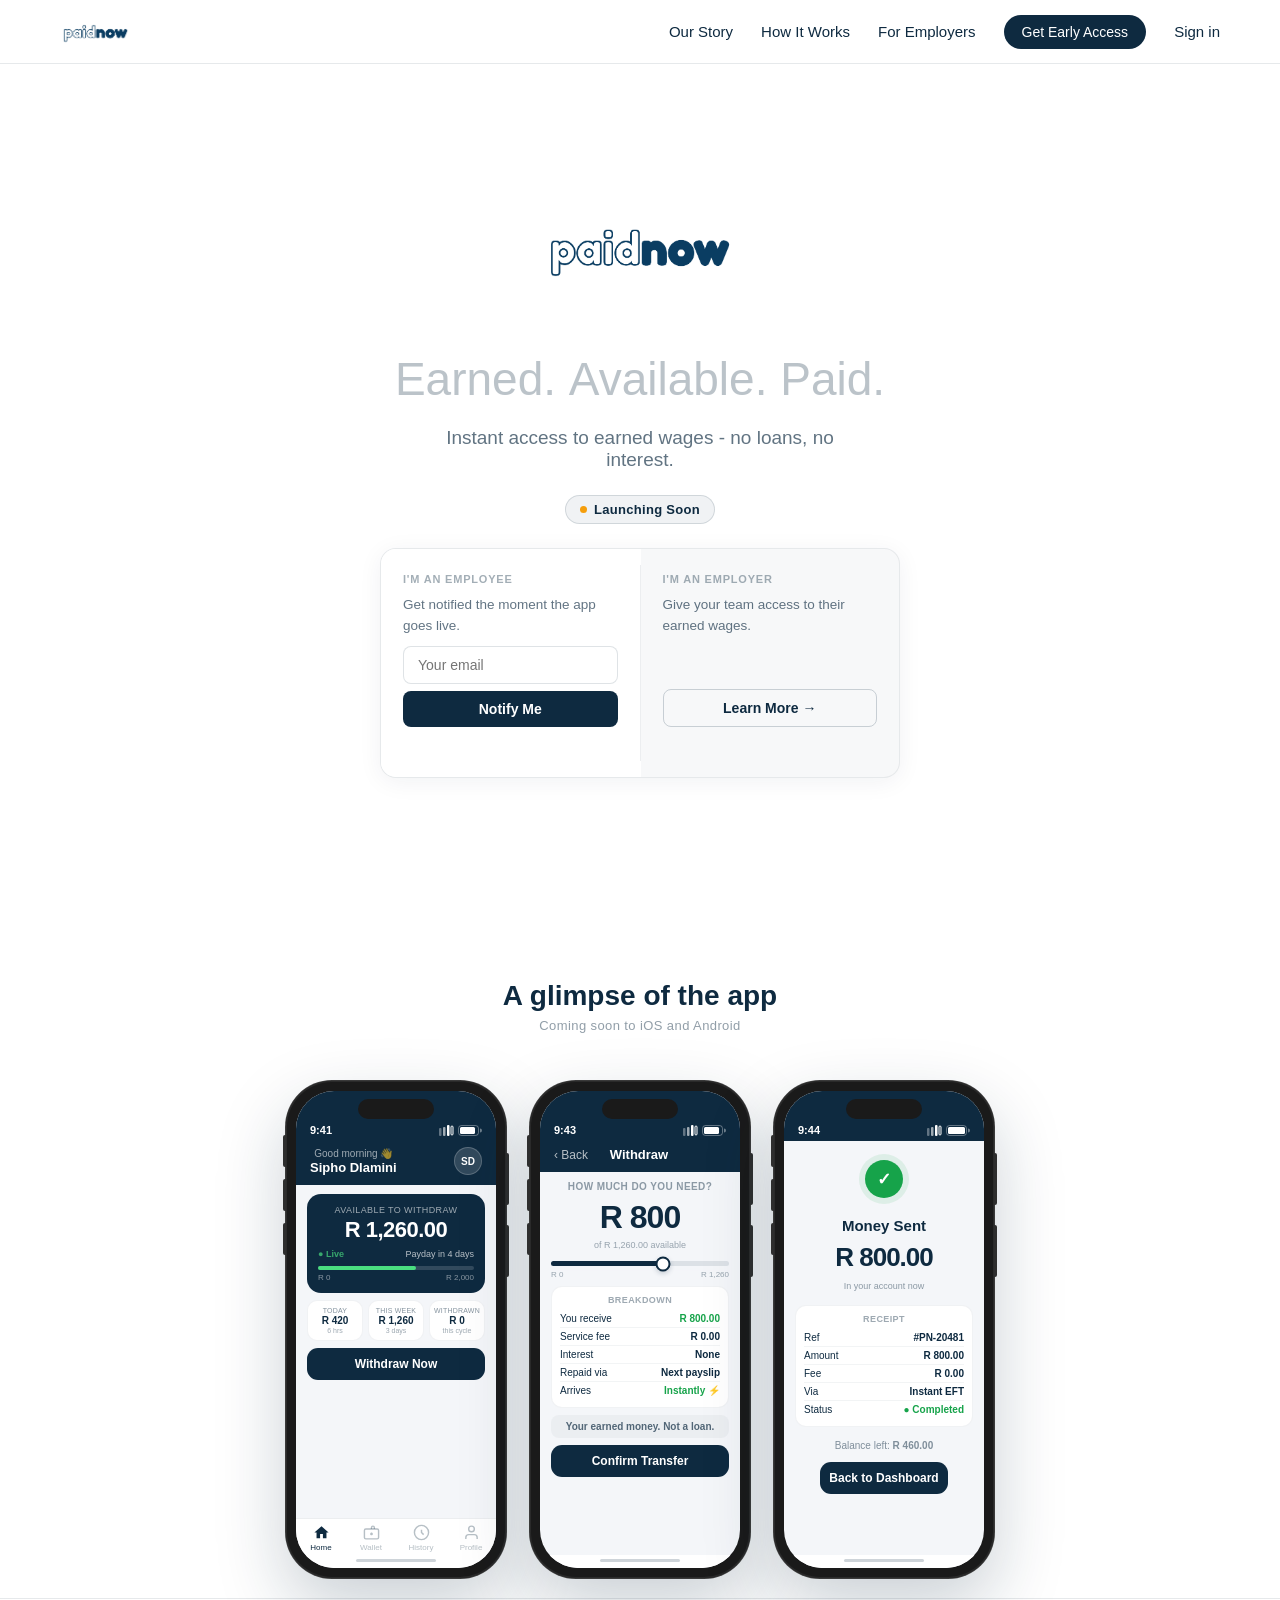
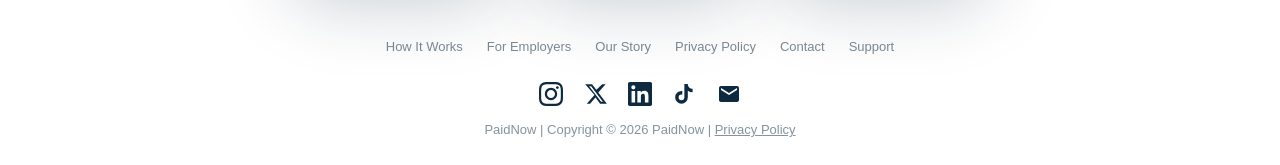
==== commit 4f11cff2: "feat: prefill phone and email from localStorage on login" ====
--- a/index.html
+++ b/index.html
@@ -242,7 +242,7 @@
 <img src="paidnowlogo.png" alt="PaidNow" class="login-logo">
 <p class="login-tagline">Employer &amp; Admin Portal</p>
 </div>
-<form id="login-form" autocomplete="off">
+<form id="login-form">
 <div id="login-step-phone">
 <h2 class="login-title">Welcome back</h2>
 <p class="login-sub">Sign in with your phone number - we’ll send a one-time code.</p>
--- a/styles.css
+++ b/styles.css
@@ -223,6 +223,7 @@
     text-align:center;
     transition:background .18s,color .18s,border-color .18s;
     margin-top:auto;
+    margin-bottom:26px;
 }
 .audience-employer-btn:hover{
     background:#0E2A40;
@@ -1049,3 +1050,4 @@
 .faq-answer p{margin:0 0 10px;}
 .faq-answer p:last-child{margin-bottom:0;}
 .faq-answer .benefits-list{margin-top:10px;}
+.faq-answer .faq-list{list-style:disc;padding-left:20px;margin:8px 0 0;}
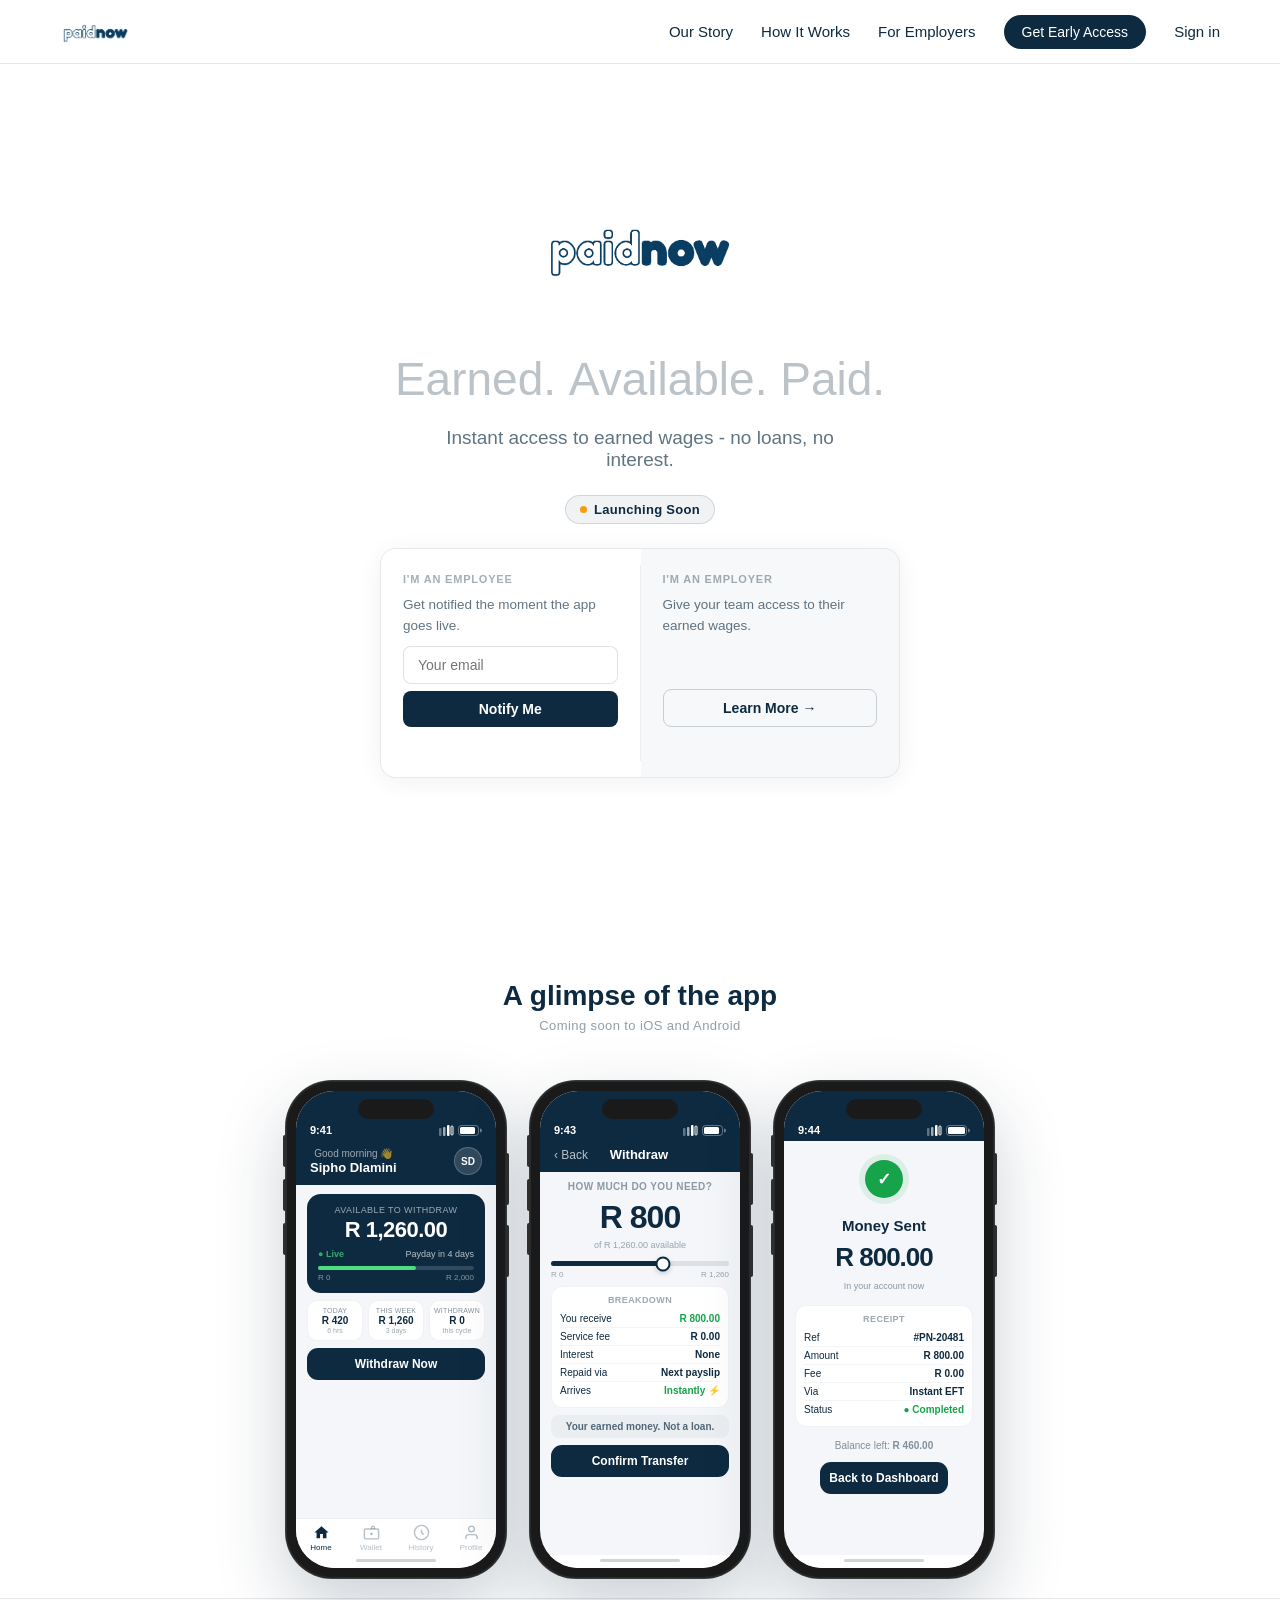
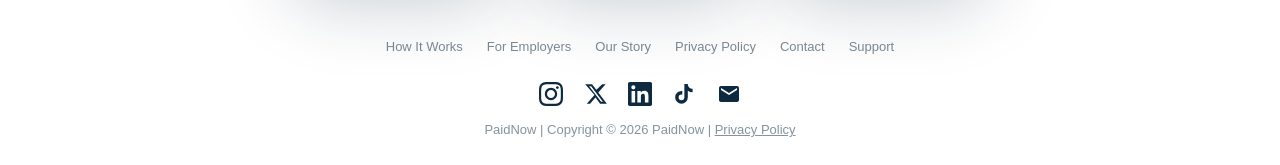
==== commit 9b7dc89f: "fix: bust login.js cache to force reload of reverted script" ====
--- a/index.html
+++ b/index.html
@@ -565,7 +565,7 @@
 </nav>
 
 <script src="js/nav.js" defer></script>
-<script src="js/login.js" defer></script>
+<script src="js/login.js?v=2" defer></script>
 </body>
 
 </html>
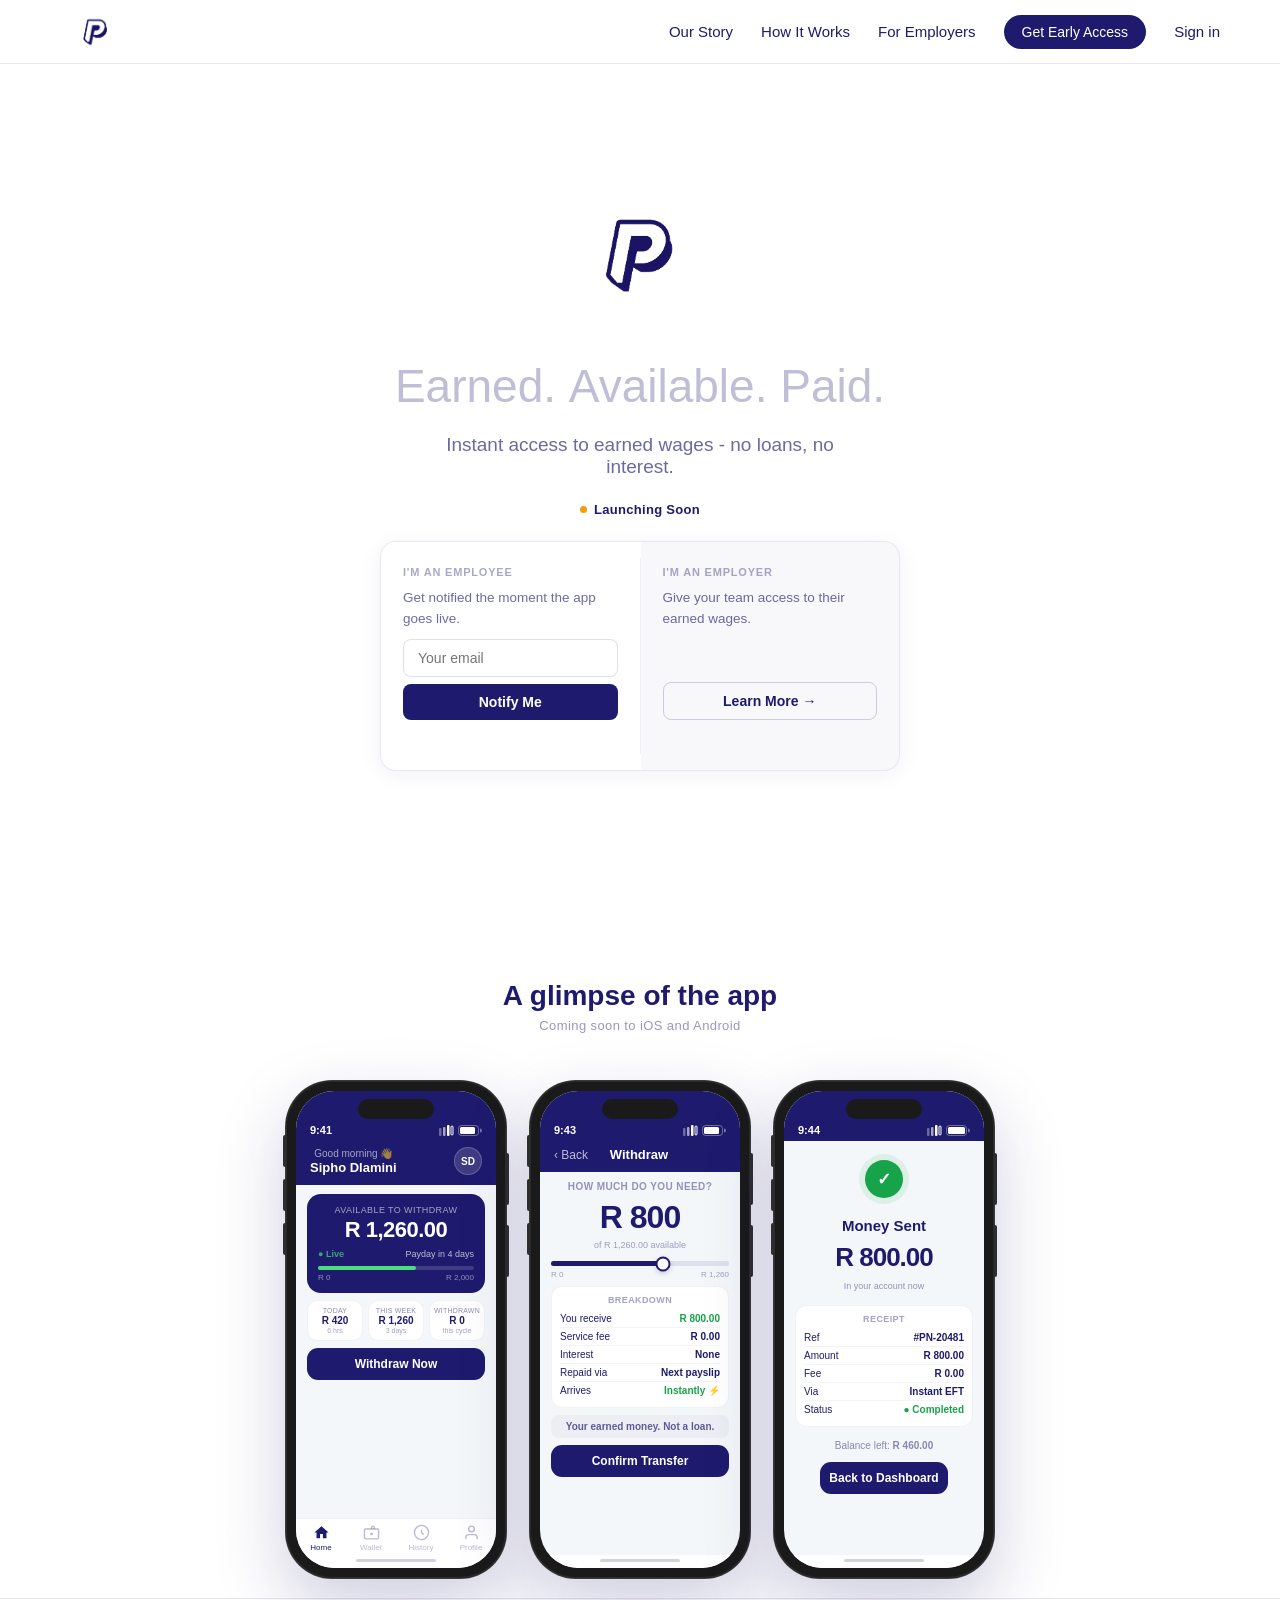
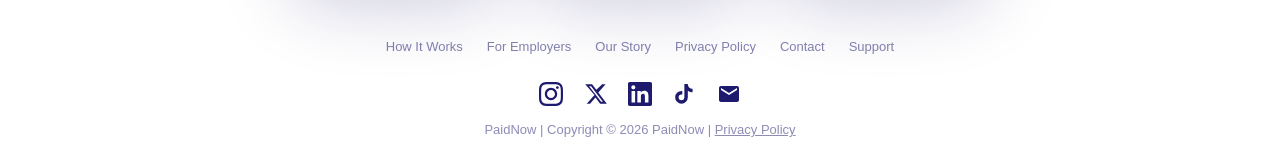
==== commit c4d2c687: "feat: add dark-mode favicon across all pages Adds PaidNowFavicon-dark.png (white P on indigo) and up" ====
--- a/index.html
+++ b/index.html
@@ -11,7 +11,7 @@
 <meta name="robots" content="index, follow">
 
 <!-- Security -->
-<meta http-equiv="Content-Security-Policy" content="default-src 'self'; script-src 'self'; style-src 'self' 'unsafe-inline' https://api.fontshare.com; font-src https://api.fontshare.com https://cdn.fontshare.com; img-src 'self' data:; connect-src 'self' https://x1qmkbi32b.execute-api.af-south-1.amazonaws.com https://82pvumiwgj.execute-api.af-south-1.amazonaws.com; frame-ancestors 'none'; base-uri 'self'; form-action 'self';">
+<meta http-equiv="Content-Security-Policy" content="default-src 'self'; script-src 'self'; style-src 'self' 'unsafe-inline' https://api.fontshare.com; font-src https://api.fontshare.com https://cdn.fontshare.com; img-src 'self' data:; connect-src 'self' https://x1qmkbi32b.execute-api.af-south-1.amazonaws.com; frame-ancestors 'none'; base-uri 'self'; form-action 'self';">
 <meta http-equiv="X-Content-Type-Options" content="nosniff">
 <meta http-equiv="X-Frame-Options" content="DENY">
 <meta name="referrer" content="strict-origin-when-cross-origin">
@@ -41,9 +41,9 @@
 <link rel="stylesheet" href="styles.css">
 <link href="https://api.fontshare.com/v2/css?f[]=garet@400,700&display=swap" rel="stylesheet">
 
-<link rel="icon" type="image/png" href="PaidNowFavicon.png">
-<link rel="apple-touch-icon" href="PaidNowFavicon.png">
-<link rel="shortcut icon" type="image/png" href="PaidNowFavicon.png">
+<link rel="icon" type="image/png" href="PaidNowFavicon.png" media="(prefers-color-scheme: light)">
+<link rel="icon" type="image/png" href="PaidNowFavicon-dark.png" media="(prefers-color-scheme: dark)">
+<link rel="apple-touch-icon" href="PaidNowFavicon-dark.png">
 
 <!-- Schema.org structured data -->
 <script type="application/ld+json">
@@ -226,58 +226,15 @@
 <li class="nav-item"><a href="our-story.html" class="nav-link">Our Story</a></li>
 <li class="nav-item"><a href="how-it-works.html" class="nav-link">How It Works</a></li>
 <li class="nav-item"><a href="employers.html" class="nav-link">For Employers</a></li>
-<li class="nav-item"><a href="#waitlist" class="nav-link nav-cta" data-action="scroll-waitlist">Get Early Access</a></li>
-<li class="nav-item"><a href="#" class="nav-link" data-login="toggle">Sign in</a></li>
+<li class="nav-item"><a href="#hero-waitlist-email" class="nav-link nav-cta" data-action="scroll-waitlist">Get Early Access</a></li>
+<li class="nav-item"><a href="https://dashboard.paidnow.live/login" class="nav-link">Sign in</a></li>
 </ul>
-<a href="#" class="nav-mobile-login" data-login="toggle">Sign in</a>
+<a href="https://dashboard.paidnow.live/login" class="nav-mobile-login">Sign in</a>
+<button class="hamburger" aria-label="Menu">
+<span></span><span></span><span></span>
+</button>
 </div>
 </nav>
-
-<!-- Login Panel -->
-<div class="login-panel" id="login-panel">
-<div class="login-overlay"></div>
-<div class="login-inner">
-<button class="login-close" aria-label="Close">&times;</button>
-<div class="login-brand">
-<img src="paidnowlogo.png" alt="PaidNow" class="login-logo">
-<p class="login-tagline">Employer &amp; Admin Portal</p>
-</div>
-<form id="login-form">
-<div id="login-step-phone">
-<h2 class="login-title">Welcome back</h2>
-<p class="login-sub">Sign in with your phone number - we’ll send a one-time code.</p>
-<div class="login-field">
-<label class="login-label">Mobile number</label>
-<input type="tel" id="login-phone" class="login-input" placeholder="+27 82 000 0000" required autocomplete="tel">
-</div>
-<div class="login-field">
-<label class="login-label">Email address</label>
-<input type="email" id="login-email" class="login-input" placeholder="you@company.co.za" required autocomplete="email">
-</div>
-<p class="login-error" id="login-error"></p>
-<button type="submit" class="login-btn" id="login-btn">Sign in &rarr;</button>
-</div>
-<div id="login-step-otp" style="display:none">
-<div class="login-otp-icon">
-<svg width="32" height="32" viewBox="0 0 24 24" fill="none" stroke="#0E2A40" stroke-width="1.5" stroke-linecap="round" stroke-linejoin="round"><rect x="5" y="2" width="14" height="20" rx="2"/><line x1="12" y1="18" x2="12.01" y2="18" stroke-width="2.5"/></svg>
-</div>
-<h2 class="login-title">Check your phone</h2>
-<p class="login-sub">We sent a 6-digit code to <strong id="login-phone-display"></strong></p>
-<input type="text" id="login-otp" class="login-input login-otp-input" placeholder="• • • • • •" inputmode="numeric" maxlength="6" autocomplete="one-time-code">
-<p class="login-error" id="login-otp-error"></p>
-<button type="submit" class="login-btn" id="login-otp-btn">Verify &rarr;</button>
-<button type="button" class="login-back">&larr; Use a different number</button>
-</div>
-</form>
-<div class="login-footer">
-<div class="login-trust">
-<svg width="14" height="14" viewBox="0 0 24 24" fill="none" stroke="#0E2A40" stroke-width="2" opacity=".35"><rect x="3" y="11" width="18" height="11" rx="2"/><path d="M7 11V7a5 5 0 0 1 10 0v4"/></svg>
-<span>Secured with end-to-end encryption</span>
-</div>
-<p class="login-employee-hint">Employee? Download the PaidNow app - coming soon to iOS and Android.</p>
-</div>
-</div>
-</div>
 
 
 <div class="container">
@@ -565,7 +522,7 @@
 </nav>
 
 <script src="js/nav.js" defer></script>
-<script src="js/login.js?v=2" defer></script>
+<script src="js/login.js?v=3" defer></script>
 </body>
 
 </html>
--- a/styles.css
+++ b/styles.css
@@ -3,7 +3,7 @@
 body{
     font-family:'Garet',-apple-system,BlinkMacSystemFont,"Segoe UI",Roboto,sans-serif;
     background:#fff;
-    color:#0E2A40;
+    color:#1E1B6E;
     min-height:100vh;
     display:flex;
     flex-direction:column;
@@ -16,7 +16,7 @@
     top:0;left:0;
     width:100%;
     background:#fff;
-    border-bottom:1px solid rgba(14,42,64,.1);
+    border-bottom:1px solid rgba(30,27,110,.1);
     z-index:1000;
     height:64px;
     display:flex;
@@ -38,7 +38,7 @@
 .nav-menu{display:flex;list-style:none;gap:28px;align-items:center;}
 
 .nav-link{
-    color:#0E2A40;
+    color:#1E1B6E;
     text-decoration:none;
     font-size:15px;
     transition:opacity .2s;
@@ -47,7 +47,7 @@
 .nav-link:hover{opacity:.6;}
 
 .nav-cta{
-    background:#0E2A40;
+    background:#1E1B6E;
     color:#fff !important;
     padding:9px 18px;
     border-radius:999px;
@@ -57,7 +57,7 @@
 
 .nav-mobile-login{
     display:none;
-    color:#0E2A40;
+    color:#1E1B6E;
     font-size:14px;
     font-weight:500;
     text-decoration:none;
@@ -109,11 +109,7 @@
     gap:7px;
     font-size:clamp(11px,2.5vw,13px);
     font-weight:600;
-    color:#0E2A40;
-    background:rgba(14,42,64,.06);
-    border:1px solid rgba(14,42,64,.14);
-    border-radius:999px;
-    padding:6px 14px;
+    color:#1E1B6E;
     letter-spacing:.3px;
     margin-bottom:20px;
 }
@@ -137,11 +133,11 @@
     max-width:520px;
     width:100%;
     margin-top:4px;
-    border:1.5px solid rgba(14,42,64,.1);
+    border:1.5px solid rgba(30,27,110,.1);
     border-radius:16px;
     overflow:hidden;
     background:#fff;
-    box-shadow:0 4px 24px rgba(14,42,64,.06);
+    box-shadow:0 4px 24px rgba(30,27,110,.06);
 }
 .audience-card{
     flex:1;
@@ -152,10 +148,10 @@
     text-align:left;
 }
 .audience-employee{background:#fff;}
-.audience-employer{background:rgba(14,42,64,.03);}
+.audience-employer{background:rgba(30,27,110,.03);}
 .audience-rule{
     width:1px;
-    background:rgba(14,42,64,.08);
+    background:rgba(30,27,110,.08);
     flex-shrink:0;
     margin:16px 0;
 }
@@ -164,11 +160,11 @@
     font-weight:700;
     text-transform:uppercase;
     letter-spacing:.8px;
-    color:rgba(14,42,64,.38);
+    color:rgba(30,27,110,.38);
 }
 .audience-desc{
     font-size:13.5px;
-    color:rgba(14,42,64,.65);
+    color:rgba(30,27,110,.65);
     line-height:1.5;
     margin:0;
     flex:1;
@@ -181,24 +177,24 @@
 .audience-email{
     width:100%;
     padding:10px 14px;
-    border:1.5px solid rgba(14,42,64,.13);
+    border:1.5px solid rgba(30,27,110,.13);
     border-radius:8px;
     font-size:14px;
     font-family:inherit;
-    color:#0E2A40;
+    color:#1E1B6E;
     outline:none;
     transition:border-color .2s,box-shadow .2s;
     background:#fff;
     box-sizing:border-box;
 }
 .audience-email:focus{
-    border-color:#0E2A40;
-    box-shadow:0 0 0 3px rgba(14,42,64,.07);
+    border-color:#1E1B6E;
+    box-shadow:0 0 0 3px rgba(30,27,110,.07);
 }
 .audience-submit{
     width:100%;
     padding:10px 14px;
-    background:#0E2A40;
+    background:#1E1B6E;
     color:#fff;
     border:none;
     border-radius:8px;
@@ -214,9 +210,9 @@
 .audience-employer-btn{
     display:block;
     padding:10px 14px;
-    border:1.5px solid rgba(14,42,64,.2);
+    border:1.5px solid rgba(30,27,110,.2);
     border-radius:8px;
-    color:#0E2A40;
+    color:#1E1B6E;
     font-size:14px;
     font-weight:600;
     text-decoration:none;
@@ -226,9 +222,9 @@
     margin-bottom:26px;
 }
 .audience-employer-btn:hover{
-    background:#0E2A40;
+    background:#1E1B6E;
     color:#fff;
-    border-color:#0E2A40;
+    border-color:#1E1B6E;
 }
 
 /* ── MODAL ── */
@@ -236,7 +232,7 @@
     display:none;
     position:fixed;
     inset:0;
-    background:rgba(14,42,64,.5);
+    background:rgba(30,27,110,.5);
     z-index:2000;
     align-items:center;
     justify-content:center;
@@ -257,7 +253,7 @@
 .cta-close{
     position:absolute;top:12px;right:16px;
     background:none;border:none;
-    font-size:26px;color:#0E2A40;
+    font-size:26px;color:#1E1B6E;
     cursor:pointer;opacity:.4;line-height:1;
 }
 
@@ -269,16 +265,16 @@
 .email-input{
     flex:1;min-width:0;
     padding:11px 14px;
-    border:1px solid rgba(14,42,64,.2);
+    border:1px solid rgba(30,27,110,.2);
     border-radius:999px;
     font-size:15px;
     font-family:inherit;
 }
-.email-input:focus{outline:none;border-color:#0E2A40;}
+.email-input:focus{outline:none;border-color:#1E1B6E;}
 
 .submit-btn{
     padding:11px 24px;
-    background:#0E2A40;color:#fff;
+    background:#1E1B6E;color:#fff;
     border:none;border-radius:999px;
     font-size:15px;font-weight:500;
     cursor:pointer;font-family:inherit;
@@ -313,7 +309,7 @@
 .story-section,.step-section,.info-section{
     margin-bottom:48px;
     padding-bottom:48px;
-    border-bottom:1px solid rgba(14,42,64,.08);
+    border-bottom:1px solid rgba(30,27,110,.08);
 }
 .story-section:last-of-type,.step-section:last-of-type,.info-section:last-of-type{
     border-bottom:none;
@@ -343,7 +339,7 @@
 
 .step-number{
     width:48px;height:48px;
-    background:#0E2A40;color:#fff;
+    background:#1E1B6E;color:#fff;
     border-radius:50%;
     display:flex;align-items:center;justify-content:center;
     font-size:22px;font-weight:700;
@@ -361,9 +357,9 @@
 
 .feature-item{
     padding:22px;
-    background:rgba(14,42,64,.03);
+    background:rgba(30,27,110,.03);
     border-radius:8px;
-    border:1px solid rgba(14,42,64,.07);
+    border:1px solid rgba(30,27,110,.07);
 }
 
 .feature-item h3{font-size:clamp(15px,3vw,18px);font-weight:600;margin-bottom:8px;}
@@ -381,7 +377,7 @@
 
 /* ── EMPLOYER PAGE ── */
 .emp-hero{
-    background:#0E2A40;
+    background:#1E1B6E;
     color:#fff;
     padding:100px 20px 80px;
     text-align:center;
@@ -412,7 +408,7 @@
     display:inline-block;
     padding:14px 32px;
     background:#fff;
-    color:#0E2A40;
+    color:#1E1B6E;
     border-radius:999px;
     font-size:15px;
     font-weight:600;
@@ -424,7 +420,7 @@
 
 /* Sections */
 .emp-section{padding:72px 20px;}
-.emp-section-alt{background:rgba(14,42,64,.025);}
+.emp-section-alt{background:rgba(30,27,110,.025);}
 .emp-section-inner{max-width:900px;margin:0 auto;}
 .emp-narrow{max-width:660px;}
 .emp-section-title{
@@ -456,7 +452,7 @@
 .emp-step{text-align:center;}
 .emp-step-num{
     width:40px;height:40px;
-    background:#0E2A40;color:#fff;
+    background:#1E1B6E;color:#fff;
     border-radius:50%;
     display:flex;align-items:center;justify-content:center;
     font-size:18px;font-weight:700;
@@ -474,7 +470,7 @@
 }
 .emp-card{
     padding:28px 24px;
-    border:1px solid rgba(14,42,64,.08);
+    border:1px solid rgba(30,27,110,.08);
     border-radius:10px;
     background:#fff;
 }
@@ -491,16 +487,16 @@
 }
 .emp-payroll-logos span{
     padding:10px 20px;
-    border:1px solid rgba(14,42,64,.1);
+    border:1px solid rgba(30,27,110,.1);
     border-radius:999px;
     font-size:14px;
     font-weight:600;
-    color:#0E2A40;
+    color:#1E1B6E;
     opacity:.7;
 }
 
 /* Form section */
-.emp-section-form{background:#0E2A40;padding:80px 20px;}
+.emp-section-form{background:#1E1B6E;padding:80px 20px;}
 .emp-section-form .emp-section-title{color:#fff;}
 .emp-form-layout{
     display:grid;
@@ -528,19 +524,19 @@
 .employer-form-grid{display:grid;grid-template-columns:1fr 1fr;gap:14px;}
 .form-group{display:flex;flex-direction:column;gap:4px;}
 .form-group-full{grid-column:1/-1;}
-.form-group label{font-size:13px;font-weight:600;color:#0E2A40;}
+.form-group label{font-size:13px;font-weight:600;color:#1E1B6E;}
 .form-optional{font-weight:400;opacity:.45;}
 .form-group input,.form-group select,.form-group textarea{
     padding:10px 12px;
-    border:1px solid rgba(14,42,64,.18);
+    border:1px solid rgba(30,27,110,.18);
     border-radius:8px;
     font-size:14px;
     font-family:inherit;
-    color:#0E2A40;
+    color:#1E1B6E;
     background:#fff;
     transition:border-color .2s;
 }
-.form-group input:focus,.form-group select:focus,.form-group textarea:focus{outline:none;border-color:#0E2A40;}
+.form-group input:focus,.form-group select:focus,.form-group textarea:focus{outline:none;border-color:#1E1B6E;}
 .form-group textarea{resize:vertical;min-height:60px;}
 .employer-form-disclosure{font-size:12px;opacity:.45;margin:14px 0 12px;line-height:1.5;}
 .employer-form-disclosure a{color:inherit;text-decoration:underline;}
@@ -568,7 +564,7 @@
     width:100%;
     padding:40px 20px 28px;
     text-align:center;
-    border-top:1px solid rgba(14,42,64,.1);
+    border-top:1px solid rgba(30,27,110,.1);
     margin-top:auto;
 }
 
@@ -580,7 +576,7 @@
     margin-bottom:28px;
 }
 .footer-link{
-    color:#0E2A40;
+    color:#1E1B6E;
     text-decoration:none;
     font-size:13px;
     opacity:.55;
@@ -588,7 +584,7 @@
 }
 .footer-link:hover{opacity:1;}
 
-.social-link{display:inline-block;color:#0E2A40;margin-bottom:12px;transition:opacity .2s;}
+.social-link{display:inline-block;color:#1E1B6E;margin-bottom:12px;transition:opacity .2s;}
 .social-link:hover{opacity:.6;}
 footer p{font-size:13px;opacity:.5;}
 
@@ -606,7 +602,7 @@
     padding:0;
 }
 .hamburger span{
-    display:block;width:100%;height:2px;background:#0E2A40;
+    display:block;width:100%;height:2px;background:#1E1B6E;
     position:absolute;left:0;transition:all .3s;
 }
 .hamburger span:nth-child(1){top:0;}
@@ -629,7 +625,7 @@
         bottom:0;left:0;
         width:100%;
         background:#fff;
-        border-top:1px solid rgba(14,42,64,.1);
+        border-top:1px solid rgba(30,27,110,.1);
         z-index:1000;
         padding:6px 0 max(8px, env(safe-area-inset-bottom));
         justify-content:space-around;
@@ -639,14 +635,14 @@
         flex-direction:column;
         align-items:center;
         gap:3px;
-        color:rgba(14,42,64,.35);
+        color:rgba(30,27,110,.35);
         text-decoration:none;
         font-size:10px;
         flex:1;
         transition:color .2s;
     }
     .bottom-nav-item.bottom-nav-active,
-    .bottom-nav-item:hover{color:#0E2A40;}
+    .bottom-nav-item:hover{color:#1E1B6E;}
     body{padding-bottom:64px;}
 }
 
@@ -693,7 +689,7 @@
     background:#1a1a1a;
     border-radius:46px;
     padding:10px;
-    box-shadow:0 0 0 1px #3a3a3a,0 28px 70px rgba(14,42,64,.22),inset 0 0 0 1px #2a2a2a;
+    box-shadow:0 0 0 1px #3a3a3a,0 28px 70px rgba(30,27,110,.22),inset 0 0 0 1px #2a2a2a;
     flex-shrink:0;
     position:relative;
 }
@@ -704,7 +700,7 @@
     padding:10px;
     transform:none;
     opacity:1;
-    box-shadow:0 0 0 1px #3a3a3a,0 28px 70px rgba(14,42,64,.22),inset 0 0 0 1px #2a2a2a;
+    box-shadow:0 0 0 1px #3a3a3a,0 28px 70px rgba(30,27,110,.22),inset 0 0 0 1px #2a2a2a;
 }
 
 /* side buttons */
@@ -720,7 +716,7 @@
 }
 
 .phone-screen{
-    background:#f4f6f9;
+    background:#F4F7F9;
     border-radius:38px;
     overflow:hidden;
     display:flex;
@@ -729,22 +725,22 @@
 }
 
 /* Dynamic Island */
-.phone-notch{background:#0E2A40;display:flex;justify-content:center;padding:8px 0 4px;}
+.phone-notch{background:#1E1B6E;display:flex;justify-content:center;padding:8px 0 4px;}
 .phone-island{width:76px;height:20px;background:#1a1a1a;border-radius:16px;}
 
 /* Status bar */
-.app-status-bar{background:#0E2A40;display:flex;justify-content:space-between;align-items:center;padding:1px 14px 5px;}
+.app-status-bar{background:#1E1B6E;display:flex;justify-content:space-between;align-items:center;padding:1px 14px 5px;}
 .app-time{color:#fff;font-size:11px;font-weight:600;}
 .app-status-icons{display:flex;align-items:center;gap:4px;}
 
 /* Dashboard header */
-.app-header-bar{background:#0E2A40;display:flex;justify-content:space-between;align-items:center;padding:6px 14px 10px;}
+.app-header-bar{background:#1E1B6E;display:flex;justify-content:space-between;align-items:center;padding:6px 14px 10px;}
 .app-greeting{color:rgba(255,255,255,.6);font-size:10px;margin-bottom:1px;}
 .app-username{color:#fff;font-size:13px;font-weight:700;}
 .app-avatar{width:28px;height:28px;background:rgba(255,255,255,.15);border-radius:50%;display:flex;align-items:center;justify-content:center;color:#fff;font-size:10px;font-weight:700;border:1.5px solid rgba(255,255,255,.2);}
 
 /* Inner screen nav */
-.app-nav-row{background:#0E2A40;display:flex;justify-content:space-between;align-items:center;padding:6px 14px 10px;}
+.app-nav-row{background:#1E1B6E;display:flex;justify-content:space-between;align-items:center;padding:6px 14px 10px;}
 .app-back{color:rgba(255,255,255,.7);font-size:12px;cursor:default;}
 .app-nav-title{color:#fff;font-size:13px;font-weight:700;}
 
@@ -753,7 +749,7 @@
 .app-body-center{align-items:center;text-align:center;}
 
 /* Hero card */
-.app-hero-card{background:#0E2A40;border-radius:14px;padding:11px;color:#fff;}
+.app-hero-card{background:#1E1B6E;border-radius:14px;padding:11px;color:#fff;}
 .app-hero-label{font-size:9px;opacity:.6;margin-bottom:2px;text-transform:uppercase;letter-spacing:.4px;}
 .app-hero-amount{font-size:22px;font-weight:800;letter-spacing:-.5px;margin-bottom:6px;}
 .app-hero-meta{display:flex;justify-content:space-between;font-size:9px;opacity:.7;margin-bottom:7px;}
@@ -764,62 +760,62 @@
 
 /* Stats */
 .app-stats-row{display:grid;grid-template-columns:repeat(3,1fr);gap:5px;}
-.app-stat-box{background:#fff;border-radius:10px;padding:6px 4px;text-align:center;border:1px solid rgba(14,42,64,.06);}
+.app-stat-box{background:#fff;border-radius:10px;padding:6px 4px;text-align:center;border:1px solid rgba(30,27,110,.06);}
 .app-stat-label{font-size:7px;opacity:.5;margin-bottom:1px;text-transform:uppercase;letter-spacing:.2px;}
-.app-stat-val{font-size:10px;font-weight:700;color:#0E2A40;}
+.app-stat-val{font-size:10px;font-weight:700;color:#1E1B6E;}
 .app-stat-sub{font-size:7px;opacity:.4;margin-top:1px;}
 
 /* Action button */
-.app-action-btn{background:#0E2A40;color:#fff;border-radius:11px;padding:9px;font-size:12px;font-weight:700;text-align:center;cursor:default;}
+.app-action-btn{background:#1E1B6E;color:#fff;border-radius:11px;padding:9px;font-size:12px;font-weight:700;text-align:center;cursor:default;}
 
 /* Recent */
-.app-recent{background:#fff;border-radius:11px;padding:8px;border:1px solid rgba(14,42,64,.06);}
+.app-recent{background:#fff;border-radius:11px;padding:8px;border:1px solid rgba(30,27,110,.06);}
 .app-recent-title{font-size:8px;font-weight:700;opacity:.4;text-transform:uppercase;letter-spacing:.4px;margin-bottom:5px;}
-.app-recent-item{display:flex;align-items:center;gap:6px;padding:3px 0;border-bottom:1px solid rgba(14,42,64,.05);}
+.app-recent-item{display:flex;align-items:center;gap:6px;padding:3px 0;border-bottom:1px solid rgba(30,27,110,.05);}
 .app-recent-item:last-child{border-bottom:none;padding-bottom:0;}
 .app-recent-icon{width:18px;height:18px;border-radius:6px;display:flex;align-items:center;justify-content:center;flex-shrink:0;}
 .app-recent-icon-blue{background:#3b82f6;}
 .app-recent-icon-green{background:#22c55e;}
 .app-recent-info{flex:1;}
-.app-recent-text{font-size:10px;font-weight:600;color:#0E2A40;}
+.app-recent-text{font-size:10px;font-weight:600;color:#1E1B6E;}
 .app-recent-time{font-size:8px;opacity:.4;}
 
 /* Tab bar */
-.app-tab-bar{background:#fff;border-top:1px solid rgba(14,42,64,.08);display:flex;justify-content:space-around;padding:5px 0 3px;}
-.app-tab{display:flex;flex-direction:column;align-items:center;gap:2px;color:rgba(14,42,64,.3);font-size:8px;cursor:default;min-width:34px;}
-.app-tab-active{color:#0E2A40;}
+.app-tab-bar{background:#fff;border-top:1px solid rgba(30,27,110,.08);display:flex;justify-content:space-around;padding:5px 0 3px;}
+.app-tab{display:flex;flex-direction:column;align-items:center;gap:2px;color:rgba(30,27,110,.3);font-size:8px;cursor:default;min-width:34px;}
+.app-tab-active{color:#1E1B6E;}
 
 /* Home indicator */
 .phone-home-bar{background:#fff;display:flex;justify-content:center;padding:4px 0 6px;}
-.phone-home-bar::after{content:'';width:80px;height:3px;background:#0E2A40;border-radius:3px;opacity:.2;}
+.phone-home-bar::after{content:'';width:80px;height:3px;background:#1E1B6E;border-radius:3px;opacity:.2;}
 
 /* Withdraw screen */
 .app-section-label{font-size:10px;font-weight:700;opacity:.45;text-transform:uppercase;letter-spacing:.4px;}
-.app-amount-display{font-size:32px;font-weight:800;color:#0E2A40;letter-spacing:-1px;text-align:center;}
+.app-amount-display{font-size:32px;font-weight:800;color:#1E1B6E;letter-spacing:-1px;text-align:center;}
 .app-amount-sub{font-size:9px;opacity:.4;text-align:center;margin-top:-3px;}
-.app-slider-track{background:rgba(14,42,64,.1);border-radius:5px;height:5px;position:relative;margin:4px 0;}
-.app-slider-fill{background:#0E2A40;border-radius:5px;height:100%;}
-.app-slider-thumb{position:absolute;top:50%;transform:translate(-50%,-50%);width:15px;height:15px;background:#fff;border-radius:50%;border:2px solid #0E2A40;box-shadow:0 2px 5px rgba(14,42,64,.2);}
+.app-slider-track{background:rgba(30,27,110,.1);border-radius:5px;height:5px;position:relative;margin:4px 0;}
+.app-slider-fill{background:#1E1B6E;border-radius:5px;height:100%;}
+.app-slider-thumb{position:absolute;top:50%;transform:translate(-50%,-50%);width:15px;height:15px;background:#fff;border-radius:50%;border:2px solid #1E1B6E;box-shadow:0 2px 5px rgba(30,27,110,.2);}
 .app-slider-labels{display:flex;justify-content:space-between;font-size:8px;opacity:.4;margin-top:1px;}
 
-.app-breakdown{background:#fff;border-radius:11px;padding:8px;border:1px solid rgba(14,42,64,.06);}
+.app-breakdown{background:#fff;border-radius:11px;padding:8px;border:1px solid rgba(30,27,110,.06);}
 .app-breakdown-title{font-size:9px;font-weight:700;opacity:.4;text-transform:uppercase;letter-spacing:.4px;margin-bottom:5px;}
-.app-info-row{display:flex;justify-content:space-between;align-items:center;font-size:10px;color:#0E2A40;padding:3px 0;border-bottom:1px solid rgba(14,42,64,.05);}
+.app-info-row{display:flex;justify-content:space-between;align-items:center;font-size:10px;color:#1E1B6E;padding:3px 0;border-bottom:1px solid rgba(30,27,110,.05);}
 .app-info-row-last{border-bottom:none !important;}
 .app-info-val{font-weight:700;}
 .app-info-green{color:#16a34a;}
-.app-notice{background:rgba(14,42,64,.05);border-radius:8px;padding:6px 10px;font-size:10px;font-weight:600;color:#0E2A40;opacity:.7;text-align:center;}
+.app-notice{background:rgba(30,27,110,.05);border-radius:8px;padding:6px 10px;font-size:10px;font-weight:600;color:#1E1B6E;opacity:.7;text-align:center;}
 
 /* Confirmation */
 .app-success-ring{width:50px;height:50px;border-radius:50%;background:rgba(22,163,74,.1);display:flex;align-items:center;justify-content:center;margin:4px auto 6px;}
 .app-success-icon{width:38px;height:38px;background:#16a34a;color:#fff;border-radius:50%;display:flex;align-items:center;justify-content:center;font-size:17px;font-weight:700;}
-.app-success-title{font-size:15px;font-weight:800;color:#0E2A40;}
-.app-success-amount{font-size:26px;font-weight:800;color:#0E2A40;letter-spacing:-1px;margin:1px 0;}
+.app-success-title{font-size:15px;font-weight:800;color:#1E1B6E;}
+.app-success-amount{font-size:26px;font-weight:800;color:#1E1B6E;letter-spacing:-1px;margin:1px 0;}
 .app-success-sub{font-size:9px;opacity:.45;margin-bottom:7px;}
-.app-receipt{background:#fff;border-radius:11px;padding:8px;width:100%;border:1px solid rgba(14,42,64,.06);margin-bottom:6px;}
+.app-receipt{background:#fff;border-radius:11px;padding:8px;width:100%;border:1px solid rgba(30,27,110,.06);margin-bottom:6px;}
 .app-status{color:#16a34a;font-weight:700;}
 .app-remaining{font-size:10px;opacity:.5;margin-bottom:4px;}
-.app-remaining strong{opacity:1;color:#0E2A40;}
+.app-remaining strong{opacity:1;color:#1E1B6E;}
 
 @media(max-width:820px){
     .mockup-row{gap:16px;overflow-x:auto;justify-content:flex-start;padding:0 20px 16px;}
@@ -846,7 +842,7 @@
 .login-overlay{
     position:absolute;
     inset:0;
-    background:rgba(14,42,64,.45);
+    background:rgba(30,27,110,.45);
     backdrop-filter:blur(4px);
     -webkit-backdrop-filter:blur(4px);
 }
@@ -858,7 +854,7 @@
     max-width:440px;
     height:100%;
     background:#fff;
-    box-shadow:-20px 0 60px rgba(14,42,64,.15);
+    box-shadow:-20px 0 60px rgba(30,27,110,.15);
     padding:32px 28px;
     display:flex;
     flex-direction:column;
@@ -873,7 +869,7 @@
 .login-close{
     position:absolute;top:20px;right:20px;
     background:none;border:none;
-    font-size:28px;color:#0E2A40;
+    font-size:28px;color:#1E1B6E;
     cursor:pointer;opacity:.3;line-height:1;
     padding:4px;
     transition:opacity .2s;
@@ -883,7 +879,7 @@
 .login-brand{
     margin-bottom:32px;
     padding-bottom:24px;
-    border-bottom:1px solid rgba(14,42,64,.08);
+    border-bottom:1px solid rgba(30,27,110,.08);
 }
 .login-logo{height:36px;width:auto;display:block;margin-bottom:6px;}
 .login-tagline{font-size:13px;opacity:.4;margin:0;}
@@ -891,7 +887,7 @@
 .login-title{
     font-size:24px;
     font-weight:700;
-    color:#0E2A40;
+    color:#1E1B6E;
     margin:0 0 6px;
 }
 .login-sub{
@@ -903,28 +899,28 @@
 
 .login-otp-icon{
     width:56px;height:56px;
-    background:rgba(14,42,64,.05);
+    background:rgba(30,27,110,.05);
     border-radius:14px;
     display:flex;align-items:center;justify-content:center;
     margin-bottom:16px;
 }
 
 .login-field{display:flex;flex-direction:column;gap:5px;margin-bottom:16px;}
-.login-label{font-size:12px;font-weight:700;text-transform:uppercase;letter-spacing:.5px;color:rgba(14,42,64,.5);}
+.login-label{font-size:12px;font-weight:700;text-transform:uppercase;letter-spacing:.5px;color:rgba(30,27,110,.5);}
 .login-input{
     padding:13px 16px;
-    border:1.5px solid rgba(14,42,64,.12);
+    border:1.5px solid rgba(30,27,110,.12);
     border-radius:10px;
     font-size:16px;
     font-family:inherit;
-    color:#0E2A40;
+    color:#1E1B6E;
     transition:border-color .2s,box-shadow .2s;
     background:#fff;
 }
 .login-input:focus{
     outline:none;
-    border-color:#0E2A40;
-    box-shadow:0 0 0 3px rgba(14,42,64,.08);
+    border-color:#1E1B6E;
+    box-shadow:0 0 0 3px rgba(30,27,110,.08);
 }
 
 .login-otp-input{
@@ -945,7 +941,7 @@
 .login-btn{
     width:100%;
     padding:14px;
-    background:#0E2A40;
+    background:#1E1B6E;
     color:#fff;
     border:none;
     border-radius:10px;
@@ -966,14 +962,14 @@
     padding:10px;
     background:none;
     border:none;
-    color:rgba(14,42,64,.45);
+    color:rgba(30,27,110,.45);
     font-size:14px;
     font-family:inherit;
     cursor:pointer;
     text-align:center;
     transition:color .2s;
 }
-.login-back:hover{color:#0E2A40;}
+.login-back:hover{color:#1E1B6E;}
 
 .login-footer{
     margin-top:auto;
@@ -985,7 +981,7 @@
     align-items:center;
     gap:8px;
     font-size:12px;
-    color:rgba(14,42,64,.4);
+    color:rgba(30,27,110,.4);
     margin-bottom:12px;
 }
 
@@ -1011,7 +1007,7 @@
 .faq-list{display:flex;flex-direction:column;gap:0;}
 
 .faq-item{
-    border-bottom:1px solid rgba(14,42,64,.08);
+    border-bottom:1px solid rgba(30,27,110,.08);
 }
 .faq-item:last-child{border-bottom:none;}
 
@@ -1022,7 +1018,7 @@
     padding:20px 0;
     font-size:clamp(15px,3vw,17px);
     font-weight:600;
-    color:#0E2A40;
+    color:#1E1B6E;
     cursor:pointer;
     list-style:none;
     line-height:1.4;
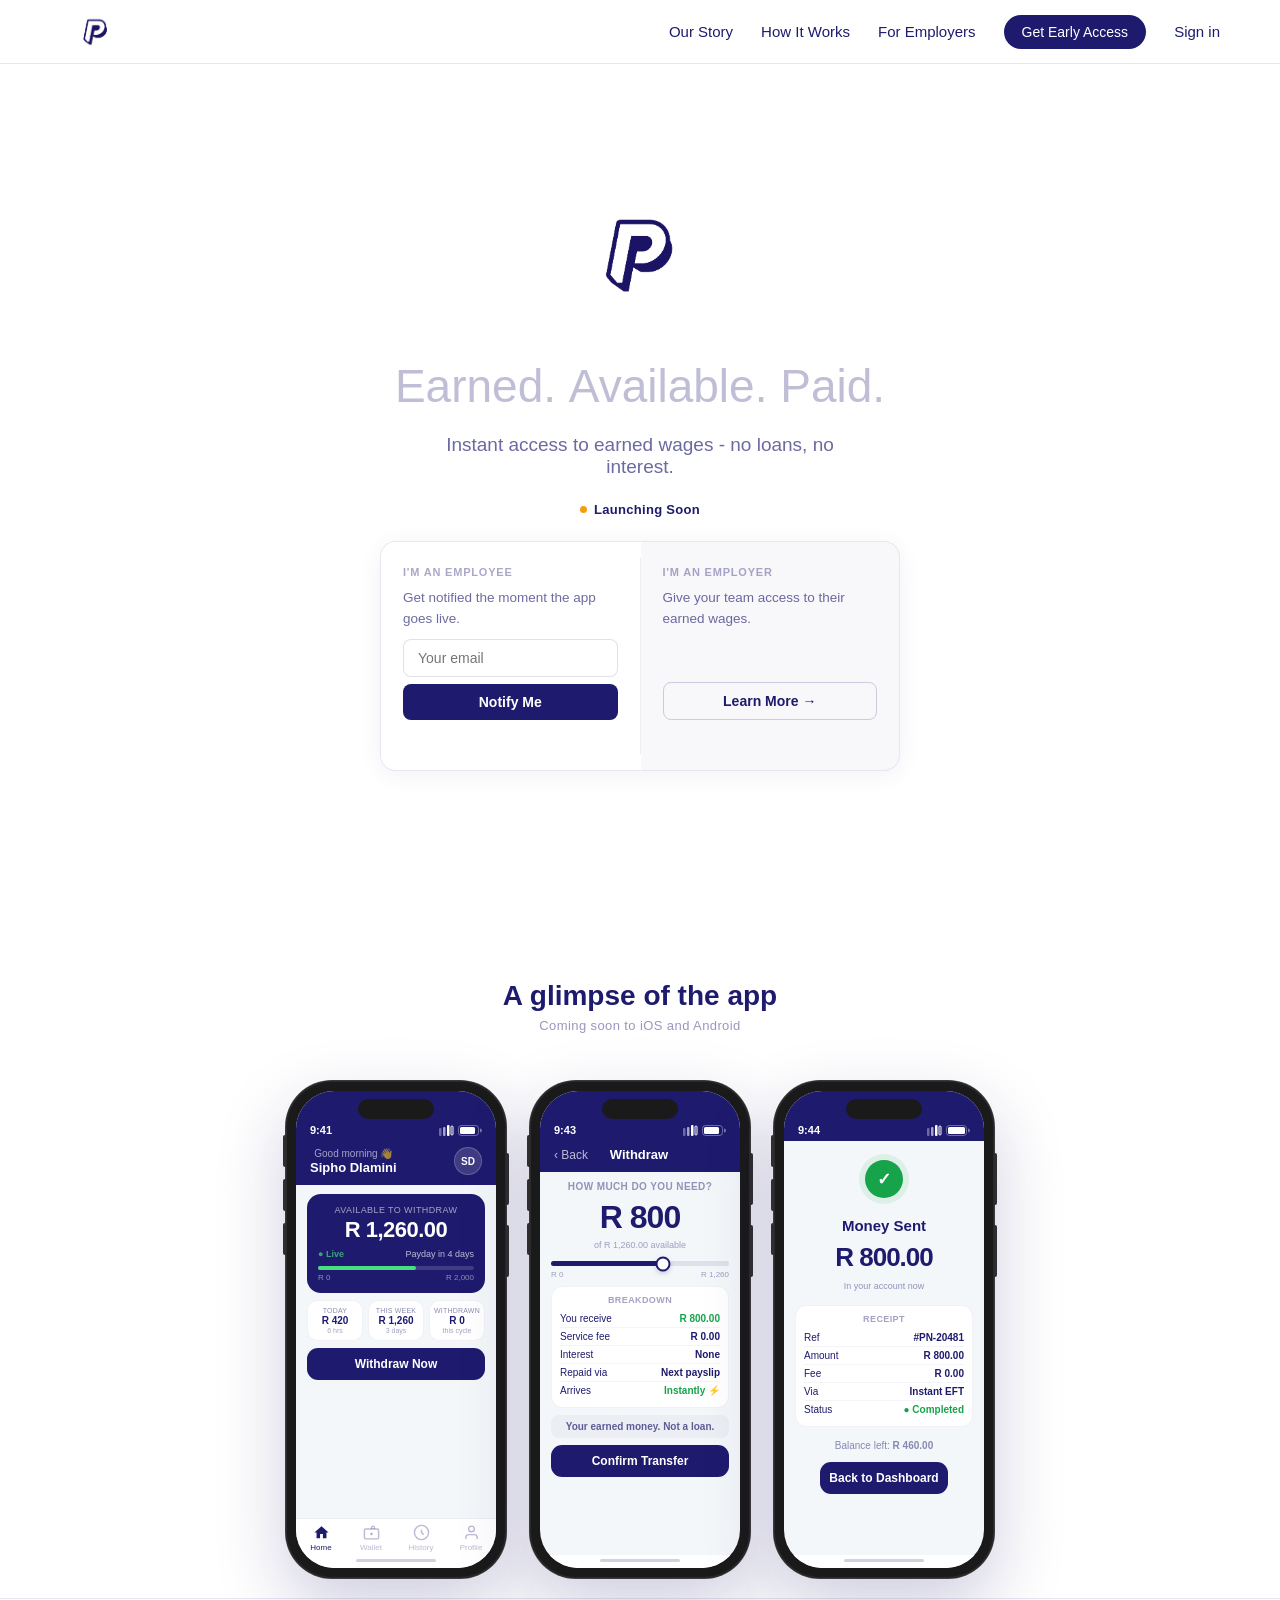
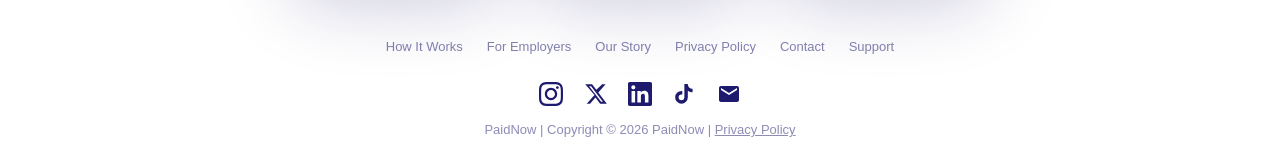
==== commit 56420521: "feat: add site-wide dark mode support Adds CSS custom properties for background/surface/text colours" ====
--- a/index.html
+++ b/index.html
@@ -220,7 +220,7 @@
 <nav class="navbar">
 <div class="nav-container">
 <a href="index.html" class="nav-logo">
-<img src="paidnowlogo.png" alt="PaidNow Logo" class="nav-logo-img">
+<picture><source srcset="paidnowlogo-dark.png" media="(prefers-color-scheme: dark)"><img src="paidnowlogo.png" alt="PaidNow Logo" class="nav-logo-img"></picture>
 </a>
 <ul class="nav-menu">
 <li class="nav-item"><a href="our-story.html" class="nav-link">Our Story</a></li>
@@ -239,7 +239,7 @@
 
 <div class="container">
 
-<img src="paidnowlogo.png" class="logo" alt="PaidNow Logo - Earned Wage Access Platform" fetchpriority="high" loading="eager">
+<picture><source srcset="paidnowlogo-dark.png" media="(prefers-color-scheme: dark)"><img src="paidnowlogo.png" class="logo" alt="PaidNow Logo - Earned Wage Access Platform" fetchpriority="high" loading="eager"></picture>
 
 <h1>
 <span class="word word-1">Earned.</span> <span class="word word-2">Available.</span> <span class="word word-3">Paid.</span>
--- a/styles.css
+++ b/styles.css
@@ -1,9 +1,24 @@
 *{margin:0;padding:0;box-sizing:border-box;}
+
+:root{
+    --bg:#fff;
+    --surface:#fff;
+    --ink:30,27,110;
+    --ink-solid:#1E1B6E;
+}
+@media(prefers-color-scheme:dark){
+    :root{
+        --bg:#0b0a1f;
+        --surface:#15142f;
+        --ink:214,212,255;
+        --ink-solid:#D6D4FF;
+    }
+}
 
 body{
     font-family:'Garet',-apple-system,BlinkMacSystemFont,"Segoe UI",Roboto,sans-serif;
-    background:#fff;
-    color:#1E1B6E;
+    background:var(--bg);
+    color:var(--ink-solid);
     min-height:100vh;
     display:flex;
     flex-direction:column;
@@ -15,8 +30,8 @@
     position:fixed;
     top:0;left:0;
     width:100%;
-    background:#fff;
-    border-bottom:1px solid rgba(30,27,110,.1);
+    background:var(--bg);
+    border-bottom:1px solid rgba(var(--ink),.1);
     z-index:1000;
     height:64px;
     display:flex;
@@ -38,7 +53,7 @@
 .nav-menu{display:flex;list-style:none;gap:28px;align-items:center;}
 
 .nav-link{
-    color:#1E1B6E;
+    color:var(--ink-solid);
     text-decoration:none;
     font-size:15px;
     transition:opacity .2s;
@@ -57,7 +72,7 @@
 
 .nav-mobile-login{
     display:none;
-    color:#1E1B6E;
+    color:var(--ink-solid);
     font-size:14px;
     font-weight:500;
     text-decoration:none;
@@ -109,7 +124,7 @@
     gap:7px;
     font-size:clamp(11px,2.5vw,13px);
     font-weight:600;
-    color:#1E1B6E;
+    color:var(--ink-solid);
     letter-spacing:.3px;
     margin-bottom:20px;
 }
@@ -133,11 +148,11 @@
     max-width:520px;
     width:100%;
     margin-top:4px;
-    border:1.5px solid rgba(30,27,110,.1);
+    border:1.5px solid rgba(var(--ink),.1);
     border-radius:16px;
     overflow:hidden;
-    background:#fff;
-    box-shadow:0 4px 24px rgba(30,27,110,.06);
+    background:var(--surface);
+    box-shadow:0 4px 24px rgba(var(--ink),.06);
 }
 .audience-card{
     flex:1;
@@ -147,11 +162,11 @@
     gap:10px;
     text-align:left;
 }
-.audience-employee{background:#fff;}
-.audience-employer{background:rgba(30,27,110,.03);}
+.audience-employee{background:var(--surface);}
+.audience-employer{background:rgba(var(--ink),.03);}
 .audience-rule{
     width:1px;
-    background:rgba(30,27,110,.08);
+    background:rgba(var(--ink),.08);
     flex-shrink:0;
     margin:16px 0;
 }
@@ -160,11 +175,11 @@
     font-weight:700;
     text-transform:uppercase;
     letter-spacing:.8px;
-    color:rgba(30,27,110,.38);
+    color:rgba(var(--ink),.38);
 }
 .audience-desc{
     font-size:13.5px;
-    color:rgba(30,27,110,.65);
+    color:rgba(var(--ink),.65);
     line-height:1.5;
     margin:0;
     flex:1;
@@ -177,19 +192,19 @@
 .audience-email{
     width:100%;
     padding:10px 14px;
-    border:1.5px solid rgba(30,27,110,.13);
+    border:1.5px solid rgba(var(--ink),.13);
     border-radius:8px;
     font-size:14px;
     font-family:inherit;
-    color:#1E1B6E;
+    color:var(--ink-solid);
     outline:none;
     transition:border-color .2s,box-shadow .2s;
-    background:#fff;
+    background:var(--surface);
     box-sizing:border-box;
 }
 .audience-email:focus{
-    border-color:#1E1B6E;
-    box-shadow:0 0 0 3px rgba(30,27,110,.07);
+    border-color:var(--ink-solid);
+    box-shadow:0 0 0 3px rgba(var(--ink),.07);
 }
 .audience-submit{
     width:100%;
@@ -210,9 +225,9 @@
 .audience-employer-btn{
     display:block;
     padding:10px 14px;
-    border:1.5px solid rgba(30,27,110,.2);
+    border:1.5px solid rgba(var(--ink),.2);
     border-radius:8px;
-    color:#1E1B6E;
+    color:var(--ink-solid);
     font-size:14px;
     font-weight:600;
     text-decoration:none;
@@ -232,7 +247,7 @@
     display:none;
     position:fixed;
     inset:0;
-    background:rgba(30,27,110,.5);
+    background:rgba(var(--ink),.5);
     z-index:2000;
     align-items:center;
     justify-content:center;
@@ -241,7 +256,7 @@
 .cta-overlay.active{display:flex;}
 
 .cta-modal{
-    background:#fff;
+    background:var(--surface);
     border-radius:10px;
     padding:40px 30px;
     max-width:460px;
@@ -253,7 +268,7 @@
 .cta-close{
     position:absolute;top:12px;right:16px;
     background:none;border:none;
-    font-size:26px;color:#1E1B6E;
+    font-size:26px;color:var(--ink-solid);
     cursor:pointer;opacity:.4;line-height:1;
 }
 
@@ -265,12 +280,12 @@
 .email-input{
     flex:1;min-width:0;
     padding:11px 14px;
-    border:1px solid rgba(30,27,110,.2);
+    border:1px solid rgba(var(--ink),.2);
     border-radius:999px;
     font-size:15px;
     font-family:inherit;
 }
-.email-input:focus{outline:none;border-color:#1E1B6E;}
+.email-input:focus{outline:none;border-color:var(--ink-solid);}
 
 .submit-btn{
     padding:11px 24px;
@@ -309,7 +324,7 @@
 .story-section,.step-section,.info-section{
     margin-bottom:48px;
     padding-bottom:48px;
-    border-bottom:1px solid rgba(30,27,110,.08);
+    border-bottom:1px solid rgba(var(--ink),.08);
 }
 .story-section:last-of-type,.step-section:last-of-type,.info-section:last-of-type{
     border-bottom:none;
@@ -357,9 +372,9 @@
 
 .feature-item{
     padding:22px;
-    background:rgba(30,27,110,.03);
+    background:rgba(var(--ink),.03);
     border-radius:8px;
-    border:1px solid rgba(30,27,110,.07);
+    border:1px solid rgba(var(--ink),.07);
 }
 
 .feature-item h3{font-size:clamp(15px,3vw,18px);font-weight:600;margin-bottom:8px;}
@@ -420,7 +435,7 @@
 
 /* Sections */
 .emp-section{padding:72px 20px;}
-.emp-section-alt{background:rgba(30,27,110,.025);}
+.emp-section-alt{background:rgba(var(--ink),.025);}
 .emp-section-inner{max-width:900px;margin:0 auto;}
 .emp-narrow{max-width:660px;}
 .emp-section-title{
@@ -470,9 +485,9 @@
 }
 .emp-card{
     padding:28px 24px;
-    border:1px solid rgba(30,27,110,.08);
+    border:1px solid rgba(var(--ink),.08);
     border-radius:10px;
-    background:#fff;
+    background:var(--surface);
 }
 .emp-card h3{font-size:clamp(15px,3vw,17px);font-weight:700;margin-bottom:8px;}
 .emp-card p{font-size:clamp(13px,2.5vw,15px);opacity:.65;line-height:1.6;margin:0;}
@@ -487,11 +502,11 @@
 }
 .emp-payroll-logos span{
     padding:10px 20px;
-    border:1px solid rgba(30,27,110,.1);
+    border:1px solid rgba(var(--ink),.1);
     border-radius:999px;
     font-size:14px;
     font-weight:600;
-    color:#1E1B6E;
+    color:var(--ink-solid);
     opacity:.7;
 }
 
@@ -528,7 +543,7 @@
 .form-optional{font-weight:400;opacity:.45;}
 .form-group input,.form-group select,.form-group textarea{
     padding:10px 12px;
-    border:1px solid rgba(30,27,110,.18);
+    border:1px solid rgba(var(--ink),.18);
     border-radius:8px;
     font-size:14px;
     font-family:inherit;
@@ -564,7 +579,7 @@
     width:100%;
     padding:40px 20px 28px;
     text-align:center;
-    border-top:1px solid rgba(30,27,110,.1);
+    border-top:1px solid rgba(var(--ink),.1);
     margin-top:auto;
 }
 
@@ -576,7 +591,7 @@
     margin-bottom:28px;
 }
 .footer-link{
-    color:#1E1B6E;
+    color:var(--ink-solid);
     text-decoration:none;
     font-size:13px;
     opacity:.55;
@@ -584,7 +599,7 @@
 }
 .footer-link:hover{opacity:1;}
 
-.social-link{display:inline-block;color:#1E1B6E;margin-bottom:12px;transition:opacity .2s;}
+.social-link{display:inline-block;color:var(--ink-solid);margin-bottom:12px;transition:opacity .2s;}
 .social-link:hover{opacity:.6;}
 footer p{font-size:13px;opacity:.5;}
 
@@ -602,7 +617,7 @@
     padding:0;
 }
 .hamburger span{
-    display:block;width:100%;height:2px;background:#1E1B6E;
+    display:block;width:100%;height:2px;background:var(--ink-solid);
     position:absolute;left:0;transition:all .3s;
 }
 .hamburger span:nth-child(1){top:0;}
@@ -624,8 +639,8 @@
         position:fixed;
         bottom:0;left:0;
         width:100%;
-        background:#fff;
-        border-top:1px solid rgba(30,27,110,.1);
+        background:var(--bg);
+        border-top:1px solid rgba(var(--ink),.1);
         z-index:1000;
         padding:6px 0 max(8px, env(safe-area-inset-bottom));
         justify-content:space-around;
@@ -635,14 +650,14 @@
         flex-direction:column;
         align-items:center;
         gap:3px;
-        color:rgba(30,27,110,.35);
+        color:rgba(var(--ink),.35);
         text-decoration:none;
         font-size:10px;
         flex:1;
         transition:color .2s;
     }
     .bottom-nav-item.bottom-nav-active,
-    .bottom-nav-item:hover{color:#1E1B6E;}
+    .bottom-nav-item:hover{color:var(--ink-solid);}
     body{padding-bottom:64px;}
 }
 
@@ -689,7 +704,7 @@
     background:#1a1a1a;
     border-radius:46px;
     padding:10px;
-    box-shadow:0 0 0 1px #3a3a3a,0 28px 70px rgba(30,27,110,.22),inset 0 0 0 1px #2a2a2a;
+    box-shadow:0 0 0 1px #3a3a3a,0 28px 70px rgba(var(--ink),.22),inset 0 0 0 1px #2a2a2a;
     flex-shrink:0;
     position:relative;
 }
@@ -700,7 +715,7 @@
     padding:10px;
     transform:none;
     opacity:1;
-    box-shadow:0 0 0 1px #3a3a3a,0 28px 70px rgba(30,27,110,.22),inset 0 0 0 1px #2a2a2a;
+    box-shadow:0 0 0 1px #3a3a3a,0 28px 70px rgba(var(--ink),.22),inset 0 0 0 1px #2a2a2a;
 }
 
 /* side buttons */
@@ -760,7 +775,7 @@
 
 /* Stats */
 .app-stats-row{display:grid;grid-template-columns:repeat(3,1fr);gap:5px;}
-.app-stat-box{background:#fff;border-radius:10px;padding:6px 4px;text-align:center;border:1px solid rgba(30,27,110,.06);}
+.app-stat-box{background:#fff;border-radius:10px;padding:6px 4px;text-align:center;border:1px solid rgba(var(--ink),.06);}
 .app-stat-label{font-size:7px;opacity:.5;margin-bottom:1px;text-transform:uppercase;letter-spacing:.2px;}
 .app-stat-val{font-size:10px;font-weight:700;color:#1E1B6E;}
 .app-stat-sub{font-size:7px;opacity:.4;margin-top:1px;}
@@ -769,9 +784,9 @@
 .app-action-btn{background:#1E1B6E;color:#fff;border-radius:11px;padding:9px;font-size:12px;font-weight:700;text-align:center;cursor:default;}
 
 /* Recent */
-.app-recent{background:#fff;border-radius:11px;padding:8px;border:1px solid rgba(30,27,110,.06);}
+.app-recent{background:#fff;border-radius:11px;padding:8px;border:1px solid rgba(var(--ink),.06);}
 .app-recent-title{font-size:8px;font-weight:700;opacity:.4;text-transform:uppercase;letter-spacing:.4px;margin-bottom:5px;}
-.app-recent-item{display:flex;align-items:center;gap:6px;padding:3px 0;border-bottom:1px solid rgba(30,27,110,.05);}
+.app-recent-item{display:flex;align-items:center;gap:6px;padding:3px 0;border-bottom:1px solid rgba(var(--ink),.05);}
 .app-recent-item:last-child{border-bottom:none;padding-bottom:0;}
 .app-recent-icon{width:18px;height:18px;border-radius:6px;display:flex;align-items:center;justify-content:center;flex-shrink:0;}
 .app-recent-icon-blue{background:#3b82f6;}
@@ -781,8 +796,8 @@
 .app-recent-time{font-size:8px;opacity:.4;}
 
 /* Tab bar */
-.app-tab-bar{background:#fff;border-top:1px solid rgba(30,27,110,.08);display:flex;justify-content:space-around;padding:5px 0 3px;}
-.app-tab{display:flex;flex-direction:column;align-items:center;gap:2px;color:rgba(30,27,110,.3);font-size:8px;cursor:default;min-width:34px;}
+.app-tab-bar{background:#fff;border-top:1px solid rgba(var(--ink),.08);display:flex;justify-content:space-around;padding:5px 0 3px;}
+.app-tab{display:flex;flex-direction:column;align-items:center;gap:2px;color:rgba(var(--ink),.3);font-size:8px;cursor:default;min-width:34px;}
 .app-tab-active{color:#1E1B6E;}
 
 /* Home indicator */
@@ -793,18 +808,18 @@
 .app-section-label{font-size:10px;font-weight:700;opacity:.45;text-transform:uppercase;letter-spacing:.4px;}
 .app-amount-display{font-size:32px;font-weight:800;color:#1E1B6E;letter-spacing:-1px;text-align:center;}
 .app-amount-sub{font-size:9px;opacity:.4;text-align:center;margin-top:-3px;}
-.app-slider-track{background:rgba(30,27,110,.1);border-radius:5px;height:5px;position:relative;margin:4px 0;}
+.app-slider-track{background:rgba(var(--ink),.1);border-radius:5px;height:5px;position:relative;margin:4px 0;}
 .app-slider-fill{background:#1E1B6E;border-radius:5px;height:100%;}
-.app-slider-thumb{position:absolute;top:50%;transform:translate(-50%,-50%);width:15px;height:15px;background:#fff;border-radius:50%;border:2px solid #1E1B6E;box-shadow:0 2px 5px rgba(30,27,110,.2);}
+.app-slider-thumb{position:absolute;top:50%;transform:translate(-50%,-50%);width:15px;height:15px;background:#fff;border-radius:50%;border:2px solid #1E1B6E;box-shadow:0 2px 5px rgba(var(--ink),.2);}
 .app-slider-labels{display:flex;justify-content:space-between;font-size:8px;opacity:.4;margin-top:1px;}
 
-.app-breakdown{background:#fff;border-radius:11px;padding:8px;border:1px solid rgba(30,27,110,.06);}
+.app-breakdown{background:#fff;border-radius:11px;padding:8px;border:1px solid rgba(var(--ink),.06);}
 .app-breakdown-title{font-size:9px;font-weight:700;opacity:.4;text-transform:uppercase;letter-spacing:.4px;margin-bottom:5px;}
-.app-info-row{display:flex;justify-content:space-between;align-items:center;font-size:10px;color:#1E1B6E;padding:3px 0;border-bottom:1px solid rgba(30,27,110,.05);}
+.app-info-row{display:flex;justify-content:space-between;align-items:center;font-size:10px;color:#1E1B6E;padding:3px 0;border-bottom:1px solid rgba(var(--ink),.05);}
 .app-info-row-last{border-bottom:none !important;}
 .app-info-val{font-weight:700;}
 .app-info-green{color:#16a34a;}
-.app-notice{background:rgba(30,27,110,.05);border-radius:8px;padding:6px 10px;font-size:10px;font-weight:600;color:#1E1B6E;opacity:.7;text-align:center;}
+.app-notice{background:rgba(var(--ink),.05);border-radius:8px;padding:6px 10px;font-size:10px;font-weight:600;color:#1E1B6E;opacity:.7;text-align:center;}
 
 /* Confirmation */
 .app-success-ring{width:50px;height:50px;border-radius:50%;background:rgba(22,163,74,.1);display:flex;align-items:center;justify-content:center;margin:4px auto 6px;}
@@ -812,7 +827,7 @@
 .app-success-title{font-size:15px;font-weight:800;color:#1E1B6E;}
 .app-success-amount{font-size:26px;font-weight:800;color:#1E1B6E;letter-spacing:-1px;margin:1px 0;}
 .app-success-sub{font-size:9px;opacity:.45;margin-bottom:7px;}
-.app-receipt{background:#fff;border-radius:11px;padding:8px;width:100%;border:1px solid rgba(30,27,110,.06);margin-bottom:6px;}
+.app-receipt{background:#fff;border-radius:11px;padding:8px;width:100%;border:1px solid rgba(var(--ink),.06);margin-bottom:6px;}
 .app-status{color:#16a34a;font-weight:700;}
 .app-remaining{font-size:10px;opacity:.5;margin-bottom:4px;}
 .app-remaining strong{opacity:1;color:#1E1B6E;}
@@ -842,7 +857,7 @@
 .login-overlay{
     position:absolute;
     inset:0;
-    background:rgba(30,27,110,.45);
+    background:rgba(var(--ink),.45);
     backdrop-filter:blur(4px);
     -webkit-backdrop-filter:blur(4px);
 }
@@ -853,8 +868,8 @@
     width:100%;
     max-width:440px;
     height:100%;
-    background:#fff;
-    box-shadow:-20px 0 60px rgba(30,27,110,.15);
+    background:var(--surface);
+    box-shadow:-20px 0 60px rgba(var(--ink),.15);
     padding:32px 28px;
     display:flex;
     flex-direction:column;
@@ -869,7 +884,7 @@
 .login-close{
     position:absolute;top:20px;right:20px;
     background:none;border:none;
-    font-size:28px;color:#1E1B6E;
+    font-size:28px;color:var(--ink-solid);
     cursor:pointer;opacity:.3;line-height:1;
     padding:4px;
     transition:opacity .2s;
@@ -879,7 +894,7 @@
 .login-brand{
     margin-bottom:32px;
     padding-bottom:24px;
-    border-bottom:1px solid rgba(30,27,110,.08);
+    border-bottom:1px solid rgba(var(--ink),.08);
 }
 .login-logo{height:36px;width:auto;display:block;margin-bottom:6px;}
 .login-tagline{font-size:13px;opacity:.4;margin:0;}
@@ -887,7 +902,7 @@
 .login-title{
     font-size:24px;
     font-weight:700;
-    color:#1E1B6E;
+    color:var(--ink-solid);
     margin:0 0 6px;
 }
 .login-sub{
@@ -899,28 +914,28 @@
 
 .login-otp-icon{
     width:56px;height:56px;
-    background:rgba(30,27,110,.05);
+    background:rgba(var(--ink),.05);
     border-radius:14px;
     display:flex;align-items:center;justify-content:center;
     margin-bottom:16px;
 }
 
 .login-field{display:flex;flex-direction:column;gap:5px;margin-bottom:16px;}
-.login-label{font-size:12px;font-weight:700;text-transform:uppercase;letter-spacing:.5px;color:rgba(30,27,110,.5);}
+.login-label{font-size:12px;font-weight:700;text-transform:uppercase;letter-spacing:.5px;color:rgba(var(--ink),.5);}
 .login-input{
     padding:13px 16px;
-    border:1.5px solid rgba(30,27,110,.12);
+    border:1.5px solid rgba(var(--ink),.12);
     border-radius:10px;
     font-size:16px;
     font-family:inherit;
-    color:#1E1B6E;
+    color:var(--ink-solid);
     transition:border-color .2s,box-shadow .2s;
-    background:#fff;
+    background:var(--surface);
 }
 .login-input:focus{
     outline:none;
-    border-color:#1E1B6E;
-    box-shadow:0 0 0 3px rgba(30,27,110,.08);
+    border-color:var(--ink-solid);
+    box-shadow:0 0 0 3px rgba(var(--ink),.08);
 }
 
 .login-otp-input{
@@ -962,14 +977,14 @@
     padding:10px;
     background:none;
     border:none;
-    color:rgba(30,27,110,.45);
+    color:rgba(var(--ink),.45);
     font-size:14px;
     font-family:inherit;
     cursor:pointer;
     text-align:center;
     transition:color .2s;
 }
-.login-back:hover{color:#1E1B6E;}
+.login-back:hover{color:var(--ink-solid);}
 
 .login-footer{
     margin-top:auto;
@@ -981,7 +996,7 @@
     align-items:center;
     gap:8px;
     font-size:12px;
-    color:rgba(30,27,110,.4);
+    color:rgba(var(--ink),.4);
     margin-bottom:12px;
 }
 
@@ -1007,7 +1022,7 @@
 .faq-list{display:flex;flex-direction:column;gap:0;}
 
 .faq-item{
-    border-bottom:1px solid rgba(30,27,110,.08);
+    border-bottom:1px solid rgba(var(--ink),.08);
 }
 .faq-item:last-child{border-bottom:none;}
 
@@ -1018,7 +1033,7 @@
     padding:20px 0;
     font-size:clamp(15px,3vw,17px);
     font-weight:600;
-    color:#1E1B6E;
+    color:var(--ink-solid);
     cursor:pointer;
     list-style:none;
     line-height:1.4;
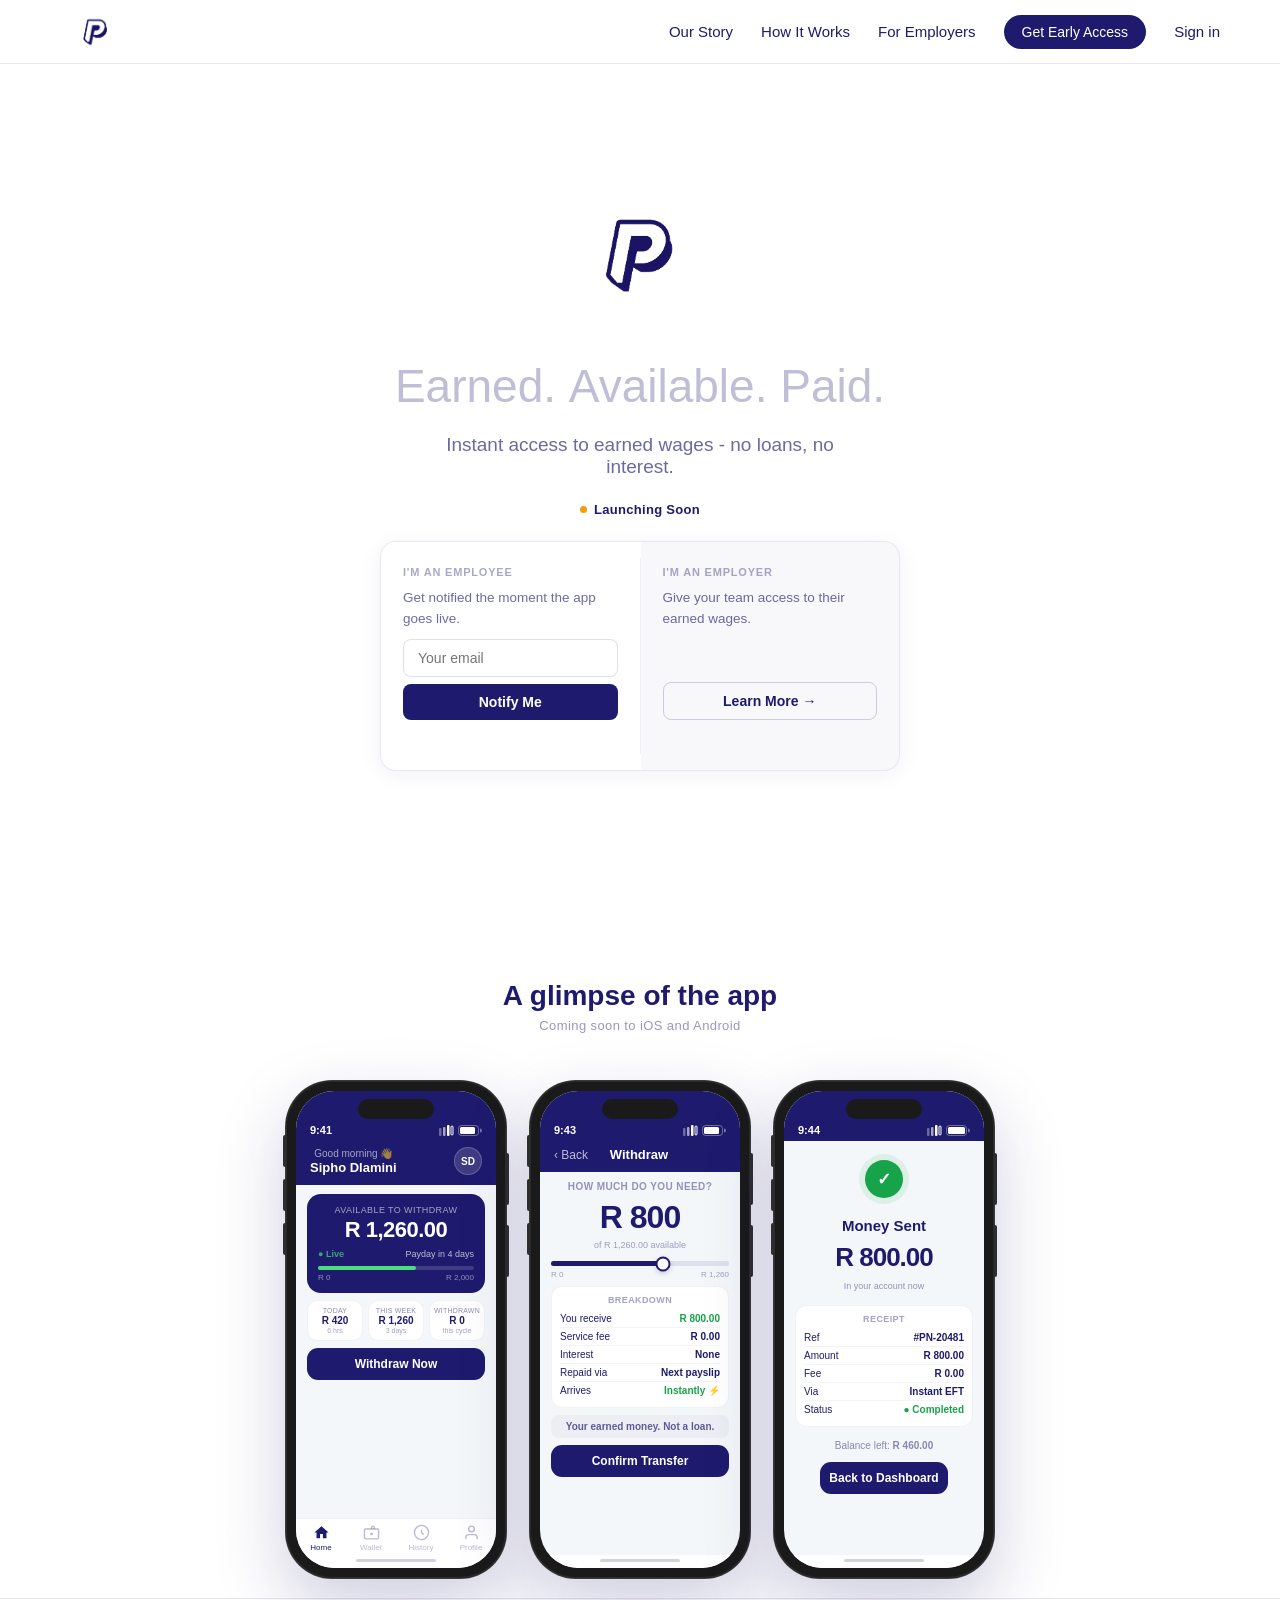
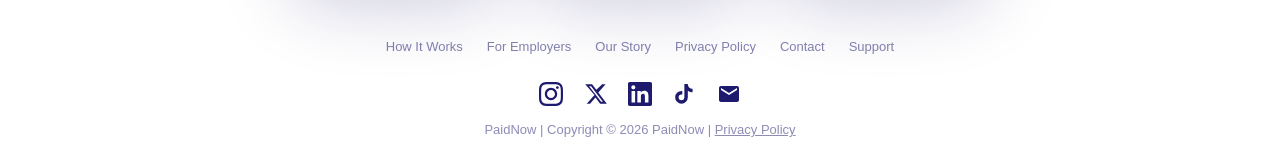
==== commit 9b1024df: "fix: make favicon actually theme-adaptive in Chrome Chrome doesn't honour the media attribute on <li" ====
--- a/index.html
+++ b/index.html
@@ -41,9 +41,10 @@
 <link rel="stylesheet" href="styles.css">
 <link href="https://api.fontshare.com/v2/css?f[]=garet@400,700&display=swap" rel="stylesheet">
 
+<link rel="icon" type="image/svg+xml" href="favicon.svg">
 <link rel="icon" type="image/png" href="PaidNowFavicon.png" media="(prefers-color-scheme: light)">
 <link rel="icon" type="image/png" href="PaidNowFavicon-dark.png" media="(prefers-color-scheme: dark)">
-<link rel="apple-touch-icon" href="PaidNowFavicon-dark.png">
+<link rel="apple-touch-icon" href="PaidNowAppleTouchIcon.png">
 
 <!-- Schema.org structured data -->
 <script type="application/ld+json">
